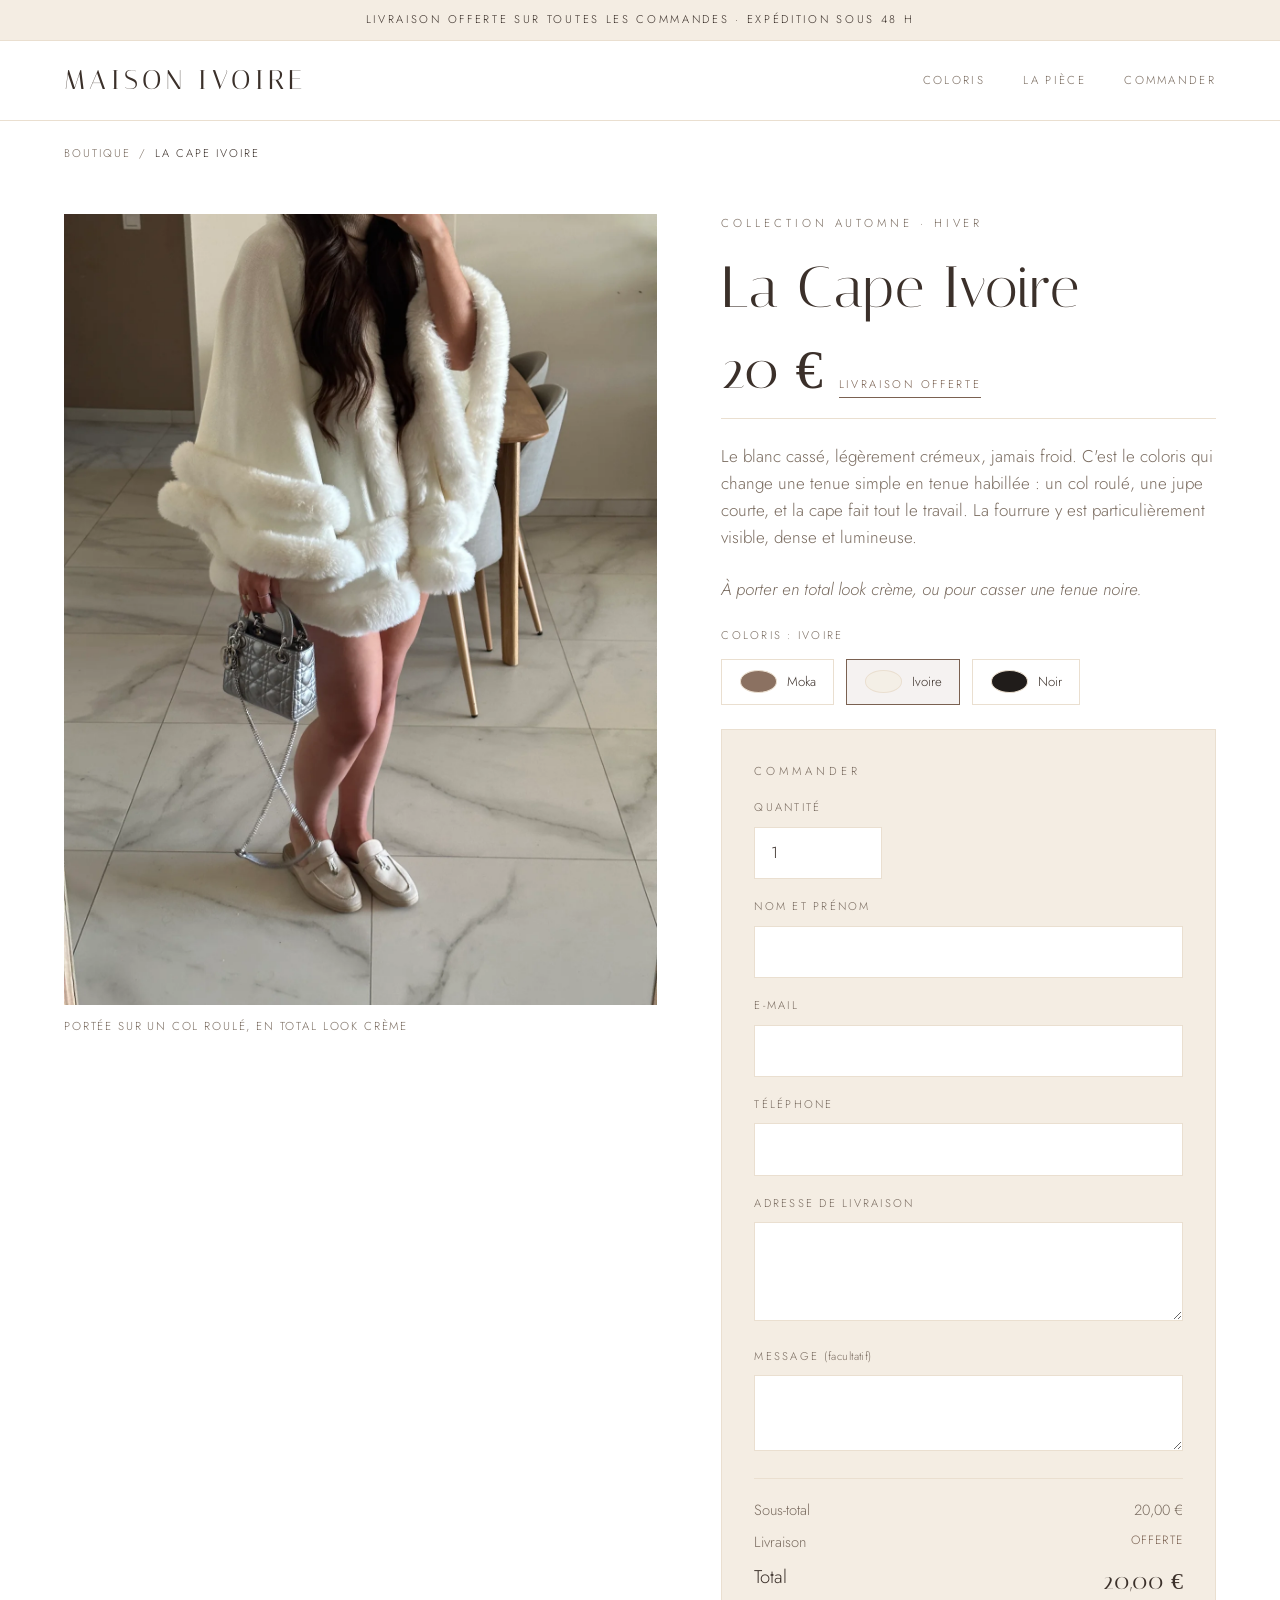
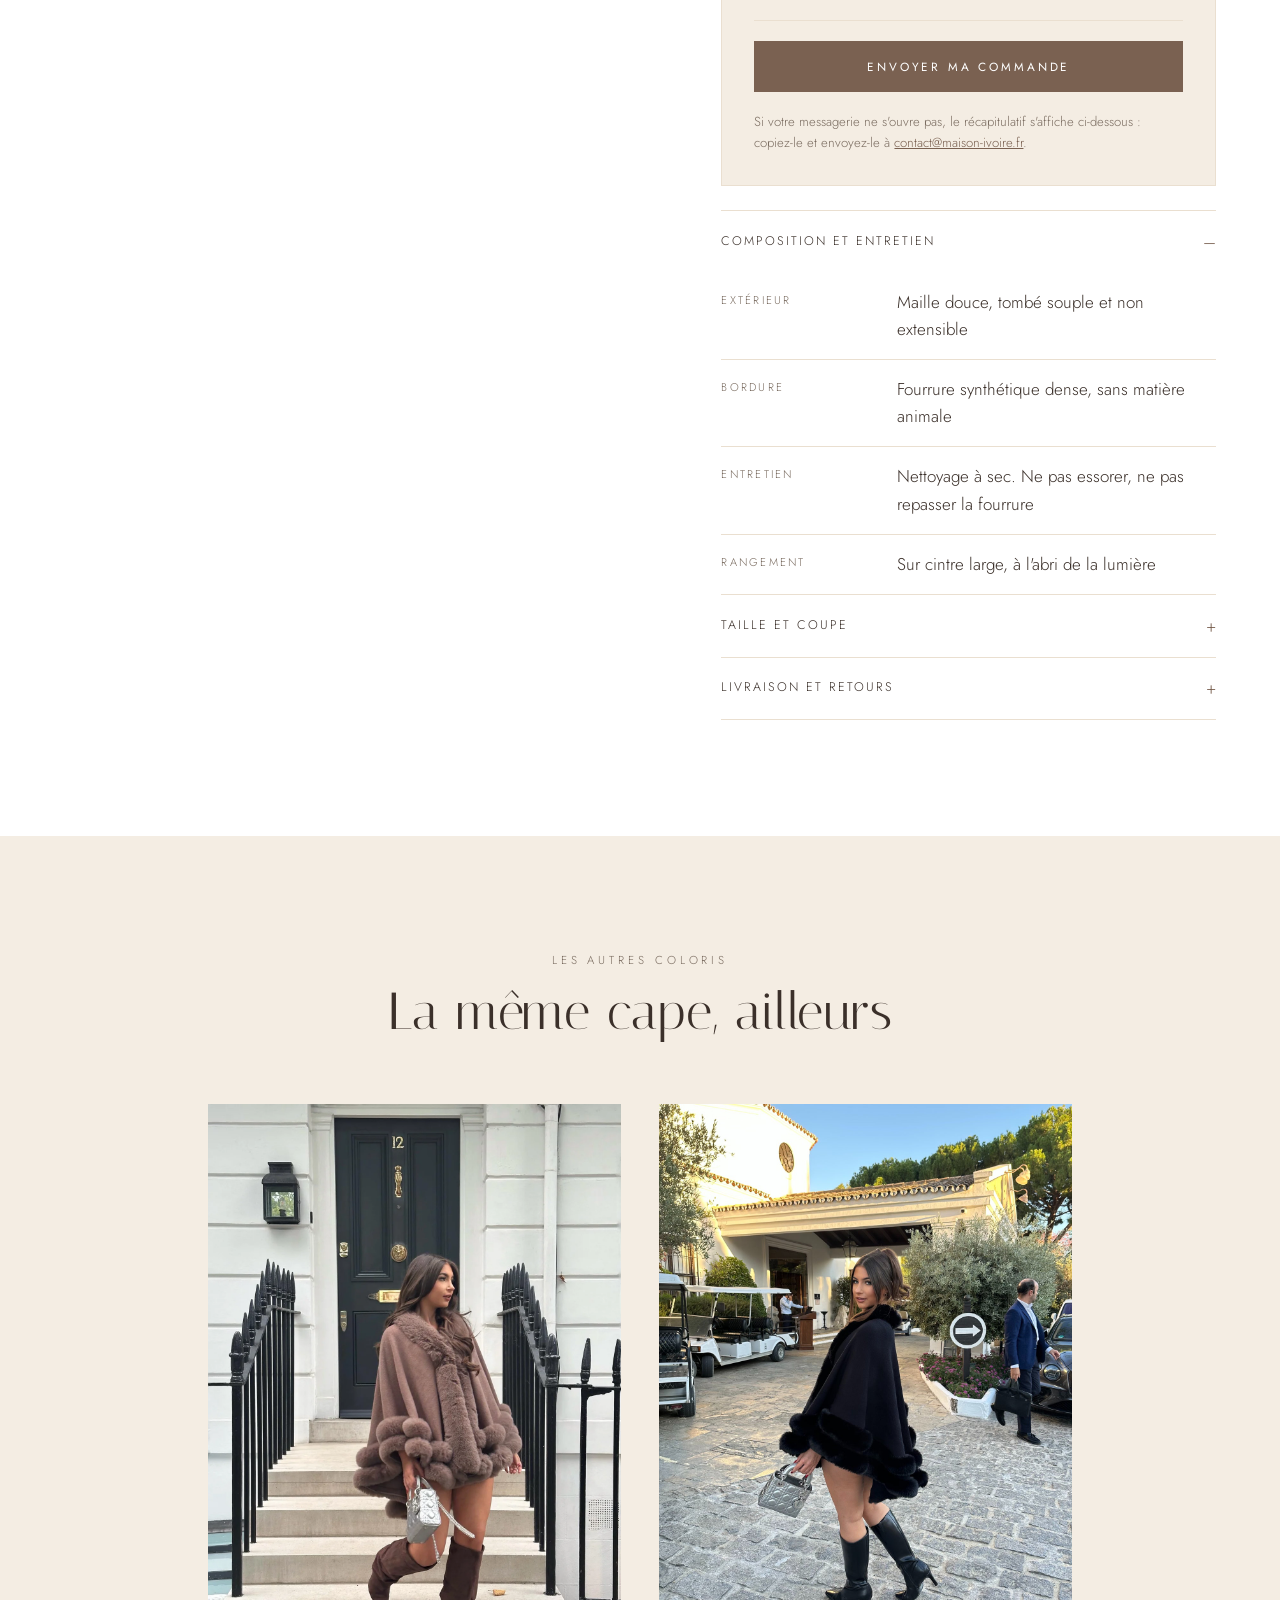
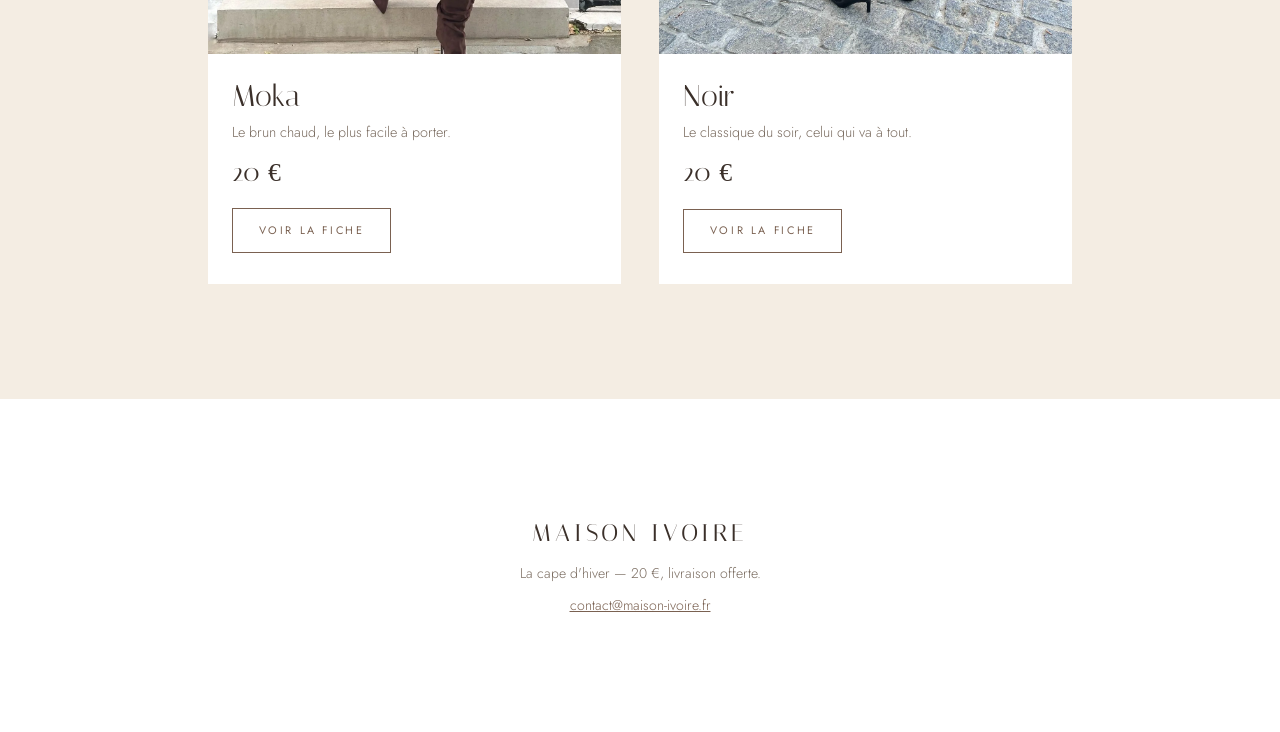
==== cape-ivoire.html @ 14301258 "Site tout en blanc et beige, et une fiche produit par coloris La palette abandonne le noir : fond bl" ====
<!DOCTYPE html>
<html lang="fr">
<head>
<meta charset="utf-8">
<meta name="viewport" content="width=device-width, initial-scale=1">
<title>La Cape Ivoire — Maison Ivoire</title>
<meta name="description" content="La Cape Ivoire : maille souple bordée de fourrure synthétique, taille unique, 20 € — livraison offerte.">
<link rel="preconnect" href="https://fonts.googleapis.com">
<link rel="preconnect" href="https://fonts.gstatic.com" crossorigin>
<link rel="stylesheet" href="https://fonts.googleapis.com/css2?family=Italiana&family=Jost:wght@300;400;500&display=swap">
<link rel="stylesheet" href="assets/css/style.css">
</head>
<body>

<div class="bandeau">
  <p>Livraison offerte sur toutes les commandes · Expédition sous 48&nbsp;h</p>
</div>

<header class="entete">
  <a class="marque" href="index.html">Maison&nbsp;Ivoire</a>
  <nav class="nav">
    <a href="index.html#coloris">Coloris</a>
    <a href="index.html#matiere">La pièce</a>
    <a href="#commander">Commander</a>
  </nav>
</header>

<nav class="fil" aria-label="Fil d'Ariane">
  <a href="index.html">Boutique</a>
  <span aria-hidden="true">/</span>
  <span aria-current="page">La Cape Ivoire</span>
</nav>

<main class="produit">

  <figure class="produit__visuel">
    <img src="assets/img/cape-ivoire.webp" alt="Cape ivoire portée avec un col roulé et des mocassins beiges" width="1296" height="1728">
    <figcaption class="produit__legende">Portée sur un col roulé, en total look crème</figcaption>
  </figure>

  <div class="produit__infos">
    <p class="surtitre">Collection automne · hiver</p>
    <h1>La Cape Ivoire</h1>

    <p class="produit__prix">
      <span class="prix">20&nbsp;€</span>
      <span class="prix-note">Livraison offerte</span>
    </p>

    <p class="produit__texte">Le blanc cassé, légèrement crémeux, jamais froid. C'est le coloris qui change une tenue simple en tenue habillée : un col roulé, une jupe courte, et la cape fait tout le travail. La fourrure y est particulièrement visible, dense et lumineuse.</p>
    <p class="produit__texte"><em>À porter en total look crème, ou pour casser une tenue noire.</em></p>

    <div class="choix-coloris">
      <p class="choix-coloris__titre">Coloris : Ivoire</p>
      <ul class="choix-coloris__liste">
        <li><a href="cape-moka.html"><span class="puce puce--moka"></span>Moka</a></li>
        <li><span aria-current="true"><span class="puce puce--ivoire"></span>Ivoire</span></li>
        <li><a href="cape-noir.html"><span class="puce puce--noir"></span>Noir</a></li>
      </ul>
    </div>

    <form class="formulaire" id="formulaire" aria-labelledby="titre-commande">
      <p class="surtitre" id="titre-commande">Commander</p>
      <input type="hidden" name="coloris" value="Ivoire">

      <div class="champ champ--court">
        <label for="quantite">Quantité</label>
        <input type="number" id="quantite" name="quantite" min="1" max="10" value="1" inputmode="numeric">
      </div>

      <div class="champ">
        <label for="nom">Nom et prénom</label>
        <input type="text" id="nom" name="nom" autocomplete="name" required>
      </div>

      <div class="champ">
        <label for="email">E-mail</label>
        <input type="email" id="email" name="email" autocomplete="email" required>
      </div>

      <div class="champ">
        <label for="telephone">Téléphone</label>
        <input type="tel" id="telephone" name="telephone" autocomplete="tel">
      </div>

      <div class="champ champ--large">
        <label for="adresse">Adresse de livraison</label>
        <textarea id="adresse" name="adresse" rows="3" autocomplete="street-address" required></textarea>
      </div>

      <div class="champ champ--large">
        <label for="message">Message <span class="option">(facultatif)</span></label>
        <textarea id="message" name="message" rows="2"></textarea>
      </div>

      <div class="total">
        <p class="total__ligne"><span>Sous-total</span><span data-role="sous-total">20,00&nbsp;€</span></p>
        <p class="total__ligne"><span>Livraison</span><span class="offert">Offerte</span></p>
        <p class="total__ligne total__ligne--fort"><span>Total</span><span data-role="total">20,00&nbsp;€</span></p>
      </div>

      <button class="bouton bouton--plein" type="submit" id="commander">Envoyer ma commande</button>
      <p class="mention">Si votre messagerie ne s'ouvre pas, le récapitulatif s'affiche ci-dessous : copiez-le et envoyez-le à <a href="mailto:contact@maison-ivoire.fr">contact@maison-ivoire.fr</a>.</p>
      <div class="recap" data-role="recap" hidden>
        <label for="recap-texte">Récapitulatif à copier</label>
        <textarea id="recap-texte" data-role="recap-texte" rows="10" readonly></textarea>
      </div>
    </form>

    <div class="replis">
      <details open>
        <summary>Composition et entretien</summary>
        <dl class="fiche">
          <div><dt>Extérieur</dt><dd>Maille douce, tombé souple et non extensible</dd></div>
          <div><dt>Bordure</dt><dd>Fourrure synthétique dense, sans matière animale</dd></div>
          <div><dt>Entretien</dt><dd>Nettoyage à sec. Ne pas essorer, ne pas repasser la fourrure</dd></div>
          <div><dt>Rangement</dt><dd>Sur cintre large, à l'abri de la lumière</dd></div>
        </dl>
      </details>
      <details>
        <summary>Taille et coupe</summary>
        <dl class="fiche">
          <div><dt>Taille</dt><dd>Unique, coupe ample — convient du 34 au 44</dd></div>
          <div><dt>Longueur</dt><dd>Mi-cuisse, environ 80&nbsp;cm dans le dos</dd></div>
          <div><dt>Manches</dt><dd>Évasées, bordées de fourrure jusqu'au poignet</dd></div>
          <div><dt>Fermeture</dt><dd>Pans croisés, se porte ouverte ou fermée</dd></div>
        </dl>
      </details>
      <details>
        <summary>Livraison et retours</summary>
        <p>Livraison offerte sur toutes les commandes, sans minimum. Expédition sous 48&nbsp;h après paiement,
        puis 2 à 4 jours ouvrés d'acheminement. La pièce est reprise sous 14 jours si elle ne vous va pas.</p>
      </details>
    </div>
  </div>

</main>

<section class="coloris">
  <div class="section-tete">
    <p class="surtitre">Les autres coloris</p>
    <h2>La même cape, ailleurs</h2>
  </div>
  <div class="grille grille--paire">
      <article class="carte">
        <a href="cape-moka.html"><figure><img src="assets/img/cape-moka.webp" alt="Cape moka bordée de fourrure, portée avec des bottes hautes en daim" loading="lazy" width="1296" height="1728"></figure></a>
        <div class="carte__pied">
          <h3>Moka</h3>
          <p class="carte__desc">Le brun chaud, le plus facile à porter.</p>
          <p class="carte__prix">20&nbsp;€</p>
          <a class="bouton bouton--fin" href="cape-moka.html">Voir la fiche</a>
        </div>
      </article>
      <article class="carte">
        <a href="cape-noir.html"><figure><img src="assets/img/cape-noir.jpg" alt="Cape noire portée avec des bottes hautes à talon" loading="lazy" width="1296" height="1728"></figure></a>
        <div class="carte__pied">
          <h3>Noir</h3>
          <p class="carte__desc">Le classique du soir, celui qui va à tout.</p>
          <p class="carte__prix">20&nbsp;€</p>
          <a class="bouton bouton--fin" href="cape-noir.html">Voir la fiche</a>
        </div>
      </article>
  </div>
</section>

<footer class="pied">
  <p class="marque marque--pied">Maison&nbsp;Ivoire</p>
  <p>La cape d'hiver — 20&nbsp;€, livraison offerte.</p>
  <p><a href="mailto:contact@maison-ivoire.fr">contact@maison-ivoire.fr</a></p>
</footer>

<div class="barre-mobile">
  <span class="barre-mobile__prix">20&nbsp;€ <em>livraison offerte</em></span>
  <a class="bouton bouton--plein bouton--fin" href="#commander">Commander</a>
</div>

<script src="assets/js/main.js"></script>
</body>
</html>
---- assets/css/style.css ----
/* Maison Ivoire — feuille de style
   Palette : blanc / beige / sable / moka
   Le site est volontairement clair : pas de version sombre. */

:root {
  --blanc:     #FFFFFF;
  --ivoire:    #FCFAF7;
  --beige:     #F4EDE3;
  --sable:     #EADFD0;
  --greige:    #CFC4B4;
  --moka:      #7A6151;
  --moka-fonce:#5B473A;
  --espresso:  #3B302A;

  --fond:        var(--blanc);
  --fond-alt:    var(--beige);
  --surface:     var(--blanc);
  --texte:       var(--espresso);
  --texte-doux:  #7A6C60;
  --filet:       var(--sable);
  --accent:      var(--moka);
  --accent-texte:var(--blanc);

  --display: "Italiana", "Didot", "Times New Roman", serif;
  --corps: "Jost", "Avenir Next", "Helvetica Neue", Arial, sans-serif;

  --marge: clamp(1.25rem, 5vw, 5rem);
  --pile: clamp(3.5rem, 9vw, 8rem);
  --rythme: 1.6;
}

*, *::before, *::after { box-sizing: border-box; }

html { scroll-behavior: smooth; }
@media (prefers-reduced-motion: reduce) {
  html { scroll-behavior: auto; }
  * { animation: none !important; transition: none !important; }
}

body {
  margin: 0;
  background: var(--fond);
  color: var(--texte);
  font-family: var(--corps);
  font-weight: 300;
  font-size: clamp(1rem, 0.97rem + 0.15vw, 1.0625rem);
  line-height: var(--rythme);
  -webkit-font-smoothing: antialiased;
}

img { max-width: 100%; height: auto; display: block; }

a { color: inherit; }

:focus-visible {
  outline: 2px solid var(--accent);
  outline-offset: 3px;
}

h1, h2, h3 {
  font-family: var(--display);
  font-weight: 400;
  line-height: 1.08;
  text-wrap: balance;
  margin: 0;
  letter-spacing: 0.01em;
}

h1 { font-size: clamp(2.9rem, 8vw, 5.25rem); }
h2 { font-size: clamp(2.1rem, 5vw, 3.25rem); }
h3 { font-size: clamp(1.5rem, 3vw, 1.9rem); }

h1 em { font-style: normal; color: var(--accent); }

p { margin: 0; }

.surtitre {
  font-size: 0.72rem;
  letter-spacing: 0.34em;
  text-transform: uppercase;
  color: var(--texte-doux);
  margin: 0;
}

.chapo {
  max-width: 46ch;
  color: var(--texte-doux);
  font-size: 1.05rem;
}
.chapo--centre { margin-inline: auto; text-align: center; }

/* ---------- bandeau + entête ---------- */

.bandeau {
  background: var(--beige);
  color: var(--espresso);
  border-bottom: 1px solid var(--sable);
  text-align: center;
  padding: 0.7rem var(--marge);
  font-size: 0.7rem;
  letter-spacing: 0.24em;
  text-transform: uppercase;
}

.entete {
  position: sticky;
  top: 0;
  z-index: 20;
  display: flex;
  align-items: center;
  justify-content: space-between;
  gap: 1.5rem;
  padding: 1.1rem var(--marge);
  background: color-mix(in srgb, var(--fond) 88%, transparent);
  backdrop-filter: blur(10px);
  border-bottom: 1px solid var(--filet);
}

.marque {
  font-family: var(--display);
  font-size: clamp(1.35rem, 3vw, 1.7rem);
  letter-spacing: 0.16em;
  text-transform: uppercase;
  text-decoration: none;
}

.nav {
  display: flex;
  gap: clamp(1rem, 3vw, 2.4rem);
  font-size: 0.72rem;
  letter-spacing: 0.2em;
  text-transform: uppercase;
}
.nav a { text-decoration: none; color: var(--texte-doux); transition: color 0.25s ease; }
.nav a:hover { color: var(--accent); }
@media (max-width: 640px) { .nav a:nth-child(2) { display: none; } }

/* ---------- boutons ---------- */

.bouton {
  display: inline-flex;
  align-items: center;
  justify-content: center;
  gap: 0.6rem;
  padding: 1rem 2.4rem;
  border: 1px solid var(--accent);
  background: transparent;
  color: var(--accent);
  font-family: var(--corps);
  font-size: 0.74rem;
  font-weight: 400;
  letter-spacing: 0.24em;
  text-transform: uppercase;
  text-decoration: none;
  cursor: pointer;
  transition: background 0.3s ease, color 0.3s ease;
}
.bouton:hover { background: var(--accent); color: var(--accent-texte); }
.bouton--plein { background: var(--accent); color: var(--accent-texte); }
.bouton--plein:hover { background: var(--moka-fonce); border-color: var(--moka-fonce); color: var(--blanc); }
.bouton--fin { padding: 0.8rem 1.6rem; font-size: 0.68rem; }

/* ---------- hero ---------- */

.hero {
  display: grid;
  gap: clamp(2rem, 5vw, 4rem);
  align-items: center;
  padding: clamp(2.5rem, 6vw, 5.5rem) var(--marge) var(--pile);
}
@media (min-width: 900px) {
  .hero { grid-template-columns: 1fr 1fr; }
}

.hero__texte { display: flex; flex-direction: column; align-items: flex-start; gap: 1.5rem; }

.prix-hero { display: flex; align-items: baseline; gap: 1rem; flex-wrap: wrap; }
.prix { font-family: var(--display); font-size: clamp(2.4rem, 6vw, 3.4rem); line-height: 1; }
.prix-note {
  font-size: 0.7rem;
  letter-spacing: 0.24em;
  text-transform: uppercase;
  color: var(--accent);
  border-bottom: 1px solid currentColor;
  padding-bottom: 0.2rem;
}

.hero__points {
  list-style: none;
  margin: 0.5rem 0 0;
  padding: 0;
  display: grid;
  gap: 0.65rem;
  font-size: 0.9rem;
  color: var(--texte-doux);
}
.hero__points li { position: relative; padding-left: 1.5rem; }
.hero__points li::before {
  content: "";
  position: absolute;
  left: 0; top: 0.72em;
  width: 0.7rem; height: 1px;
  background: var(--greige);
}

.hero__image { margin: 0; overflow: hidden; }
.hero__image img { width: 100%; object-fit: cover; aspect-ratio: 3 / 4; }

/* ---------- sections ---------- */

.section-tete {
  display: grid;
  gap: 0.9rem;
  justify-items: center;
  text-align: center;
  padding: 0 var(--marge);
  margin-bottom: clamp(2.5rem, 5vw, 4rem);
}

.coloris { background: var(--fond-alt); padding: var(--pile) 0; }

.grille {
  display: grid;
  gap: clamp(1.5rem, 3vw, 2.5rem);
  padding: 0 var(--marge);
  grid-template-columns: 1fr;
}
@media (min-width: 700px) {
  .grille { grid-template-columns: repeat(3, 1fr); }
  .grille--paire { grid-template-columns: repeat(2, 1fr); max-width: 62rem; margin-inline: auto; }
}

.carte { display: flex; flex-direction: column; background: var(--surface); }
.carte figure { margin: 0; overflow: hidden; }
.carte figure img {
  width: 100%;
  aspect-ratio: 3 / 4;
  object-fit: cover;
  transition: transform 0.7s cubic-bezier(0.2, 0.7, 0.2, 1);
}
.carte:hover figure img { transform: scale(1.04); }

.carte__pied {
  display: flex;
  flex-direction: column;
  align-items: flex-start;
  gap: 0.5rem;
  padding: 1.6rem 1.5rem 1.9rem;
}
.carte__desc { color: var(--texte-doux); font-size: 0.9rem; }
.carte__prix { font-family: var(--display); font-size: 1.6rem; }
.carte__pied .bouton { margin-top: 0.5rem; }

/* ---------- matière ---------- */

.matiere {
  display: grid;
  gap: clamp(2rem, 5vw, 4.5rem);
  align-items: center;
  padding: var(--pile) var(--marge);
}
@media (min-width: 900px) { .matiere { grid-template-columns: 5fr 6fr; } }

.matiere__image { margin: 0; overflow: hidden; }
.matiere__image img { width: 100%; aspect-ratio: 4 / 5; object-fit: cover; }

.matiere__texte { display: grid; gap: 1.4rem; }

.fiche { margin: 0; display: grid; gap: 0; }
.fiche > div {
  display: grid;
  grid-template-columns: minmax(7rem, 10rem) 1fr;
  gap: 1rem;
  padding: 1rem 0;
  border-top: 1px solid var(--filet);
}
.fiche > div:last-child { border-bottom: 1px solid var(--filet); }
.fiche dt {
  font-size: 0.7rem;
  letter-spacing: 0.2em;
  text-transform: uppercase;
  color: var(--texte-doux);
  padding-top: 0.28em;
}
.fiche dd { margin: 0; }

/* ---------- commande ---------- */

.commander { background: var(--fond-alt); padding: var(--pile) 0; }

.formulaire {
  display: grid;
  gap: 1.4rem;
  max-width: 46rem;
  margin: 0 auto;
  padding: clamp(1.75rem, 4vw, 3rem);
  background: var(--surface);
  border: 1px solid var(--filet);
}
@media (min-width: 640px) {
  .formulaire { grid-template-columns: 1fr 1fr; }
  .champ--large, .champs-coloris, .total, .mention, .recap,
  .formulaire > .bouton, .formulaire > .surtitre { grid-column: 1 / -1; }
  .champ--court { max-width: 10rem; }
}

.champs-coloris { border: 0; margin: 0; padding: 0; }
.champs-coloris legend,
.champ label {
  display: block;
  font-size: 0.7rem;
  letter-spacing: 0.2em;
  text-transform: uppercase;
  color: var(--texte-doux);
  margin-bottom: 0.6rem;
  padding: 0;
}
.option { text-transform: none; letter-spacing: 0.04em; }

.pastilles { display: flex; flex-wrap: wrap; gap: 0.75rem; }
.pastille {
  display: inline-flex;
  align-items: center;
  gap: 0.6rem;
  padding: 0.65rem 1.1rem;
  border: 1px solid var(--filet);
  cursor: pointer;
  font-size: 0.82rem;
  transition: border-color 0.25s ease, background 0.25s ease;
}
.pastille input { position: absolute; opacity: 0; width: 0; height: 0; }
.pastille:has(input:checked) { border-color: var(--accent); background: color-mix(in srgb, var(--accent) 8%, transparent); }
.pastille:has(input:focus-visible) { outline: 2px solid var(--accent); outline-offset: 2px; }
.puce { width: 1.1rem; height: 1.1rem; border-radius: 50%; border: 1px solid var(--greige); }
.puce--moka { background: #8B7161; }
.puce--ivoire { background: #F4EFE6; }
.puce--noir { background: #201C1A; }

.champ { display: block; }
.champ input, .champ textarea {
  width: 100%;
  padding: 0.85rem 1rem;
  border: 1px solid var(--filet);
  background: var(--fond);
  color: var(--texte);
  font-family: var(--corps);
  font-size: 1rem;
  font-weight: 300;
}
.champ textarea { resize: vertical; }
.champ input:focus, .champ textarea:focus { outline: none; border-color: var(--accent); }

.total {
  display: grid;
  gap: 0.5rem;
  padding: 1.25rem 0;
  border-top: 1px solid var(--filet);
  border-bottom: 1px solid var(--filet);
  font-variant-numeric: tabular-nums;
}
.total__ligne { display: flex; justify-content: space-between; gap: 1rem; color: var(--texte-doux); font-size: 0.92rem; }
.total__ligne--fort { color: var(--texte); font-size: 1.15rem; }
.total__ligne--fort span:last-child { font-family: var(--display); font-size: 1.5rem; }
.offert { color: var(--accent); letter-spacing: 0.1em; text-transform: uppercase; font-size: 0.75rem; }

.mention { font-size: 0.82rem; color: var(--texte-doux); }
.mention a { color: var(--accent); }

.recap label { display: block; font-size: 0.7rem; letter-spacing: 0.2em; text-transform: uppercase; color: var(--texte-doux); margin-bottom: 0.6rem; }
.recap textarea {
  width: 100%;
  padding: 1rem;
  border: 1px solid var(--filet);
  background: var(--fond);
  color: var(--texte);
  font-family: var(--corps);
  font-size: 0.9rem;
}

/* ---------- garanties ---------- */

.garanties { padding: var(--pile) var(--marge); }
.garanties ul {
  list-style: none;
  margin: 0 auto;
  padding: 0;
  max-width: 62rem;
  display: grid;
  gap: 2rem;
  text-align: center;
}
@media (min-width: 700px) { .garanties ul { grid-template-columns: repeat(3, 1fr); } }
.garanties li { display: grid; gap: 0.5rem; color: var(--texte-doux); font-size: 0.92rem; }
.garanties strong {
  font-family: var(--display);
  font-weight: 400;
  font-size: 1.45rem;
  color: var(--texte);
  letter-spacing: 0.04em;
}

/* ---------- questions ---------- */

.questions { background: var(--fond-alt); padding: var(--pile) 0; }
.faq { max-width: 46rem; margin: 0 auto; padding: 0 var(--marge); }
.faq details { border-top: 1px solid var(--filet); }
.faq details:last-child { border-bottom: 1px solid var(--filet); }
.faq summary {
  cursor: pointer;
  padding: 1.15rem 0;
  list-style: none;
  font-size: 1rem;
  display: flex;
  justify-content: space-between;
  align-items: center;
  gap: 1rem;
}
.faq summary::-webkit-details-marker { display: none; }
.faq summary::after { content: "+"; color: var(--accent); font-size: 1.2rem; }
.faq details[open] summary::after { content: "–"; }
.faq p { padding: 0 0 1.15rem; color: var(--texte-doux); max-width: 60ch; }

/* ---------- pied ---------- */

.pied {
  display: grid;
  gap: 0.6rem;
  justify-items: center;
  text-align: center;
  padding: var(--pile) var(--marge) calc(var(--pile) + 4.5rem);
  color: var(--texte-doux);
  font-size: 0.88rem;
}
.marque--pied { font-size: 1.5rem; color: var(--texte); }
.pied a { color: var(--accent); }

/* ---------- barre mobile ---------- */

.barre-mobile {
  position: fixed;
  inset: auto 0 0 0;
  z-index: 30;
  display: flex;
  align-items: center;
  justify-content: space-between;
  gap: 1rem;
  padding: 0.75rem var(--marge);
  background: color-mix(in srgb, var(--fond) 94%, transparent);
  backdrop-filter: blur(10px);
  border-top: 1px solid var(--filet);
}
.barre-mobile__prix { font-family: var(--display); font-size: 1.4rem; display: flex; align-items: baseline; gap: 0.6rem; }
.barre-mobile__prix em {
  font-family: var(--corps);
  font-style: normal;
  font-size: 0.66rem;
  letter-spacing: 0.18em;
  text-transform: uppercase;
  color: var(--texte-doux);
}
@media (min-width: 900px) { .barre-mobile { display: none; } .pied { padding-bottom: var(--pile); } }

/* ---------- révélation au défilement ---------- */

.reveler { opacity: 0; transform: translateY(1.5rem); transition: opacity 0.9s ease, transform 0.9s cubic-bezier(0.2, 0.7, 0.2, 1); }
.reveler.vu { opacity: 1; transform: none; }
@media (prefers-reduced-motion: reduce) { .reveler { opacity: 1; transform: none; } }

/* ---------- fiche produit ---------- */

.fil {
  display: flex;
  flex-wrap: wrap;
  gap: 0.5rem;
  padding: 1.5rem var(--marge) 0;
  font-size: 0.7rem;
  letter-spacing: 0.18em;
  text-transform: uppercase;
  color: var(--texte-doux);
}
.fil a { text-decoration: none; }
.fil a:hover { color: var(--accent); }
.fil span[aria-current] { color: var(--texte); }

.produit {
  display: grid;
  gap: clamp(2rem, 5vw, 4rem);
  align-items: start;
  padding: clamp(1.75rem, 4vw, 3.5rem) var(--marge) var(--pile);
}
@media (min-width: 900px) {
  .produit { grid-template-columns: 6fr 5fr; }
  .produit__visuel { position: sticky; top: 5.5rem; }
}

.produit__visuel { margin: 0; display: grid; gap: 0.75rem; }
.produit__visuel img { width: 100%; aspect-ratio: 3 / 4; object-fit: cover; }
.produit__legende {
  font-size: 0.72rem;
  letter-spacing: 0.16em;
  text-transform: uppercase;
  color: var(--texte-doux);
}

.produit__infos { display: grid; gap: 1.5rem; align-content: start; }
.produit__infos h1 { font-size: clamp(2.4rem, 6vw, 3.6rem); }

.produit__prix {
  display: flex;
  align-items: baseline;
  gap: 1rem;
  flex-wrap: wrap;
  padding-bottom: 1.25rem;
  border-bottom: 1px solid var(--filet);
}

.produit__texte { color: var(--texte-doux); max-width: 52ch; }

.choix-coloris { display: grid; gap: 0.9rem; }
.choix-coloris__titre {
  font-size: 0.7rem;
  letter-spacing: 0.2em;
  text-transform: uppercase;
  color: var(--texte-doux);
}
.choix-coloris__liste { display: flex; flex-wrap: wrap; gap: 0.75rem; list-style: none; margin: 0; padding: 0; }
.choix-coloris__liste a,
.choix-coloris__liste span {
  display: inline-flex;
  align-items: center;
  gap: 0.6rem;
  padding: 0.65rem 1.1rem;
  border: 1px solid var(--filet);
  font-size: 0.82rem;
  text-decoration: none;
  transition: border-color 0.25s ease;
}
.choix-coloris__liste a:hover { border-color: var(--greige); }
.choix-coloris__liste [aria-current] { border-color: var(--accent); background: color-mix(in srgb, var(--accent) 8%, transparent); }

.produit .formulaire {
  max-width: none;
  margin: 0;
  gap: 1.2rem;
  padding: clamp(1.5rem, 3vw, 2rem);
  background: var(--fond-alt);
}

.replis { display: grid; }
.replis details { border-top: 1px solid var(--filet); }
.replis details:last-child { border-bottom: 1px solid var(--filet); }
.replis summary {
  cursor: pointer;
  list-style: none;
  padding: 1.05rem 0;
  display: flex;
  justify-content: space-between;
  align-items: center;
  gap: 1rem;
  font-size: 0.78rem;
  letter-spacing: 0.16em;
  text-transform: uppercase;
}
.replis summary::-webkit-details-marker { display: none; }
.replis summary::after { content: "+"; color: var(--accent); font-size: 1.1rem; letter-spacing: 0; }
.replis details[open] summary::after { content: "–"; }
.replis .fiche > div:first-child { border-top: 0; }
.replis .fiche > div:last-child { border-bottom: 0; }
.replis > details > p { padding: 0 0 1.15rem; color: var(--texte-doux); max-width: 60ch; }

@media (min-width: 900px) {
  .produit .formulaire { grid-template-columns: 1fr; }
  .produit .formulaire .champ--court { max-width: 8rem; }
}
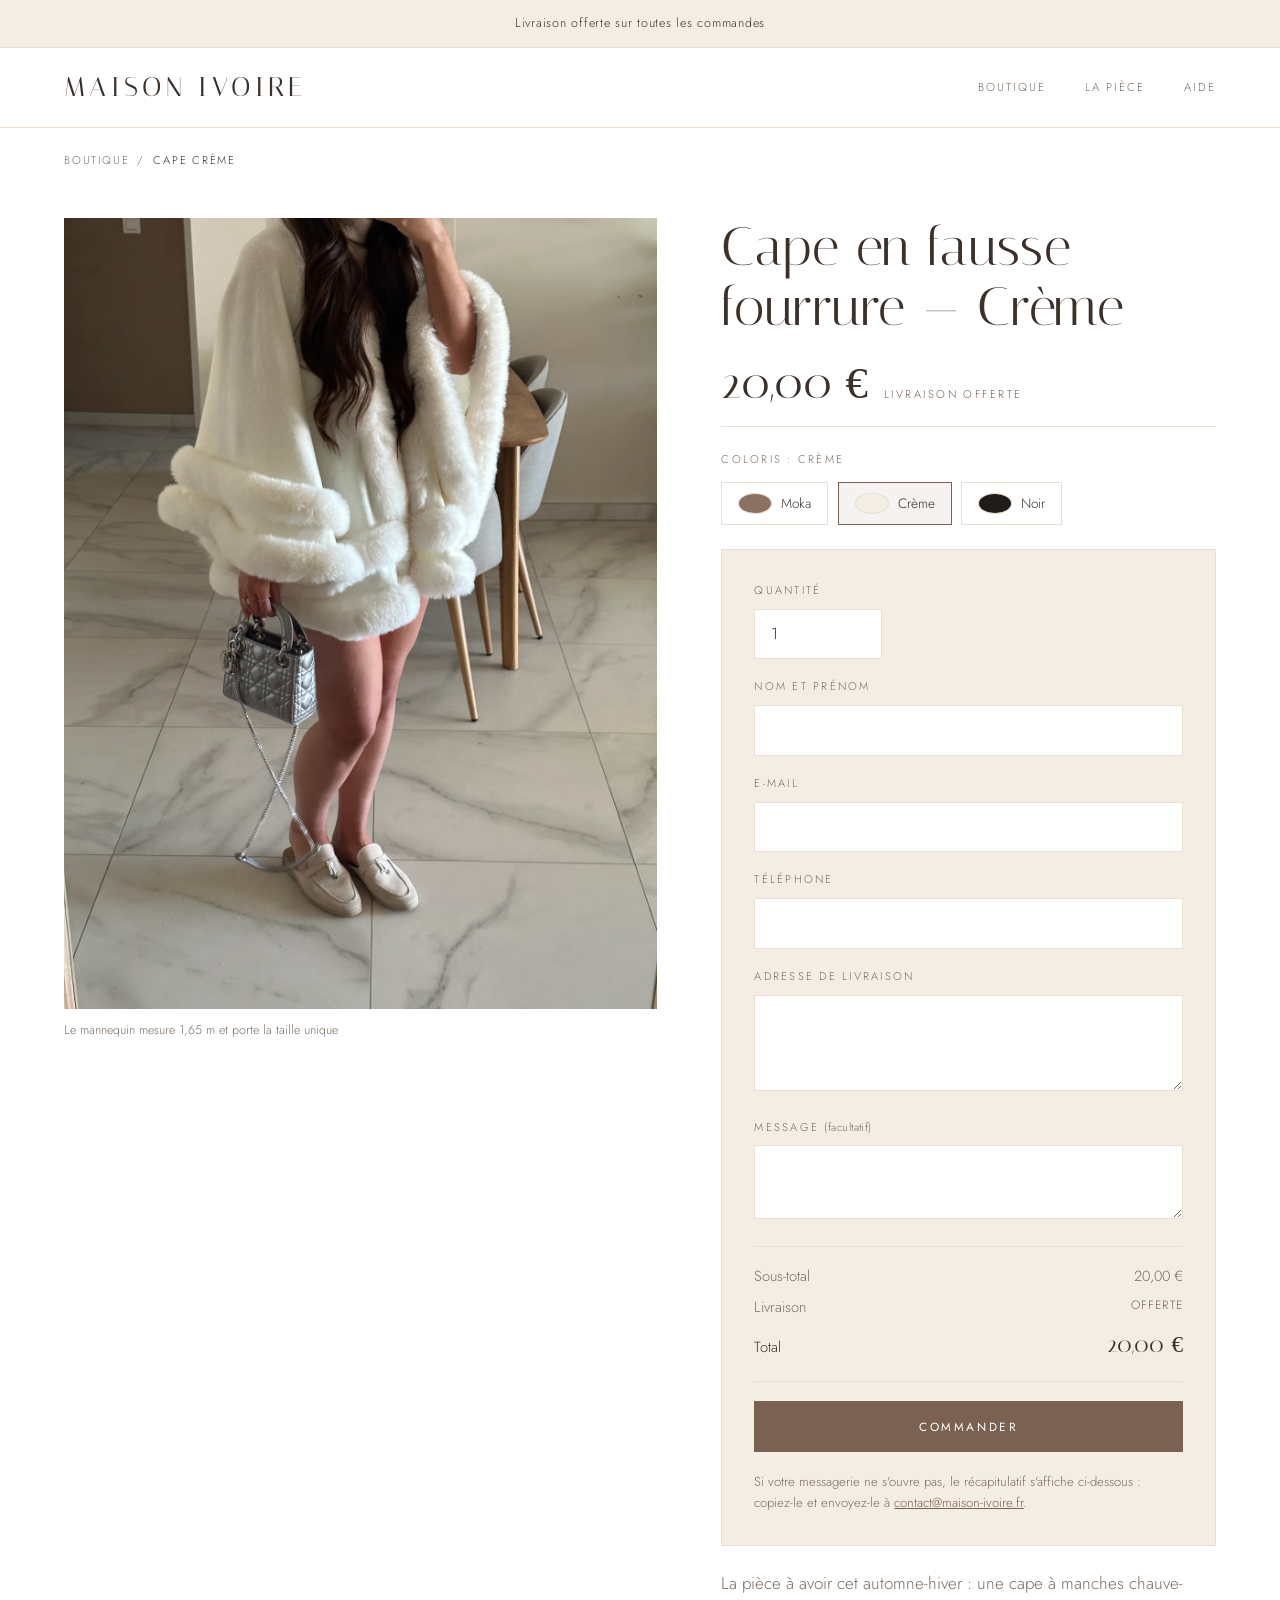
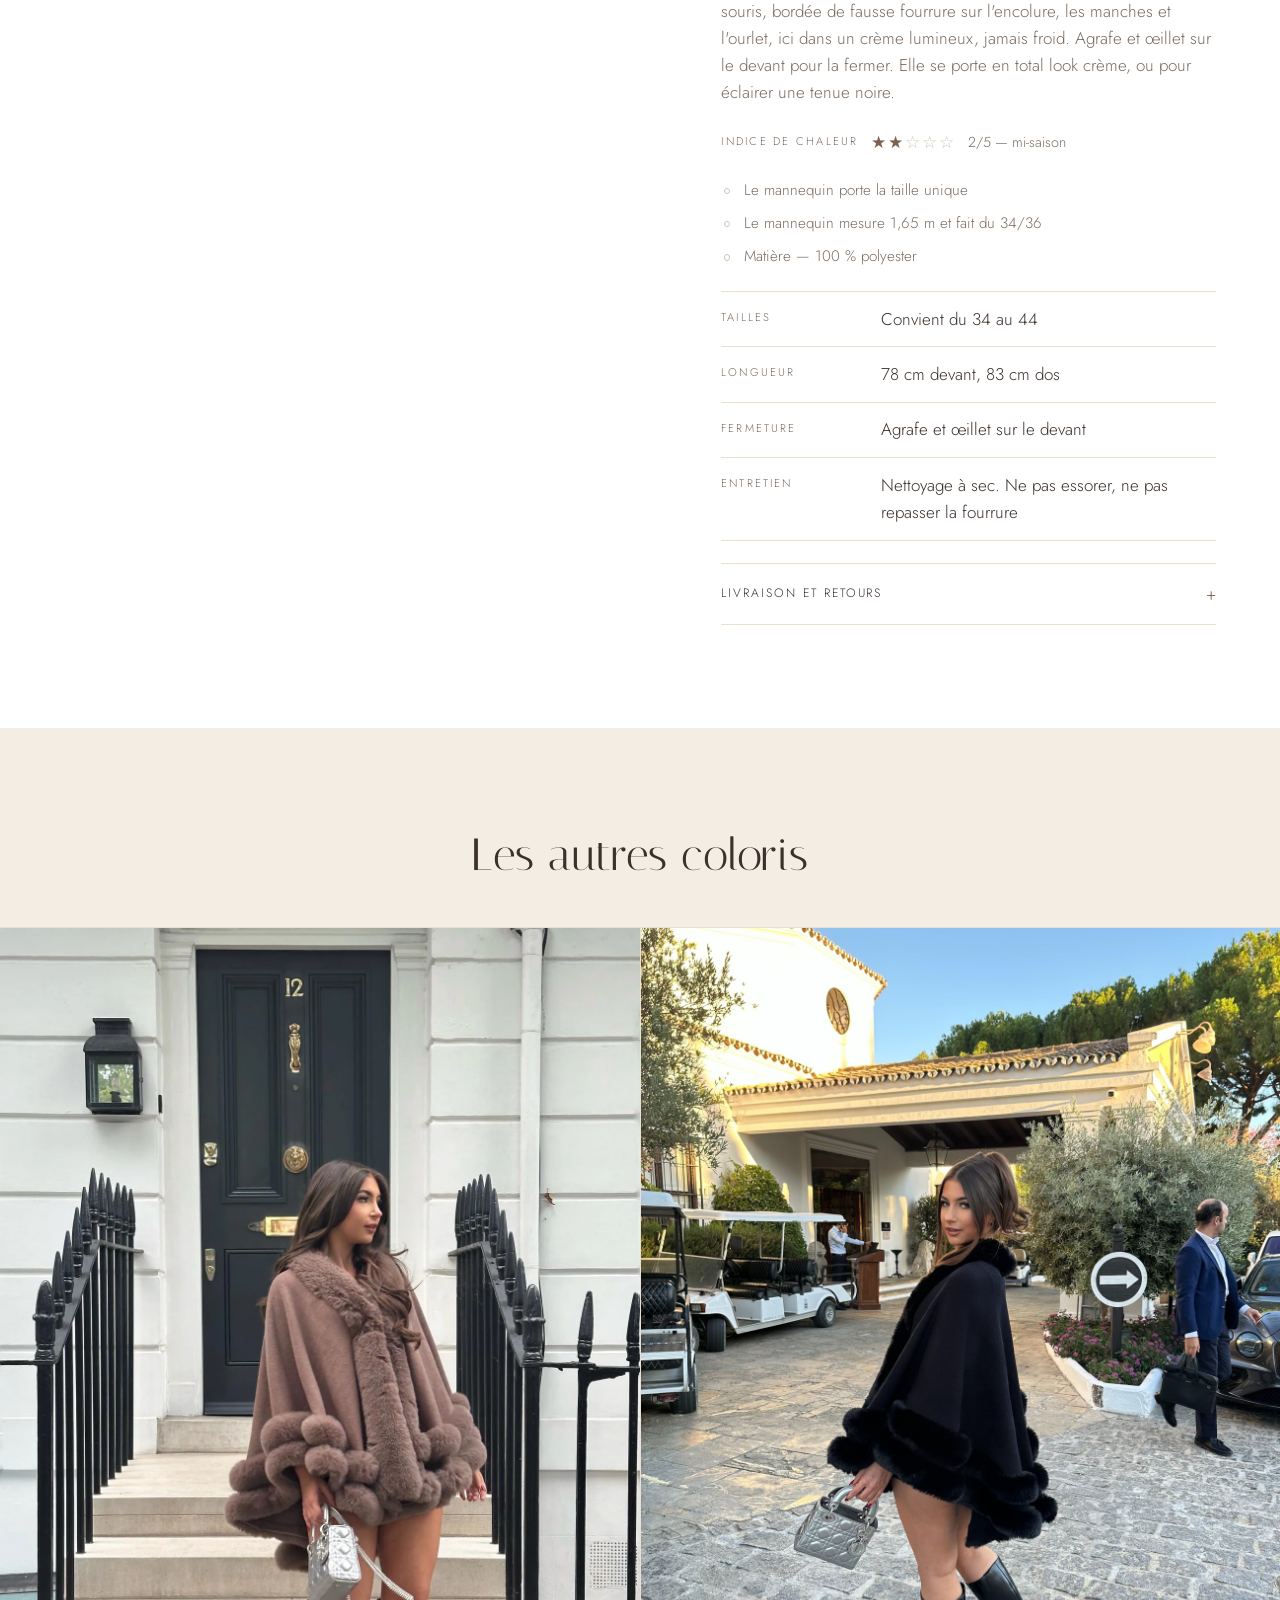
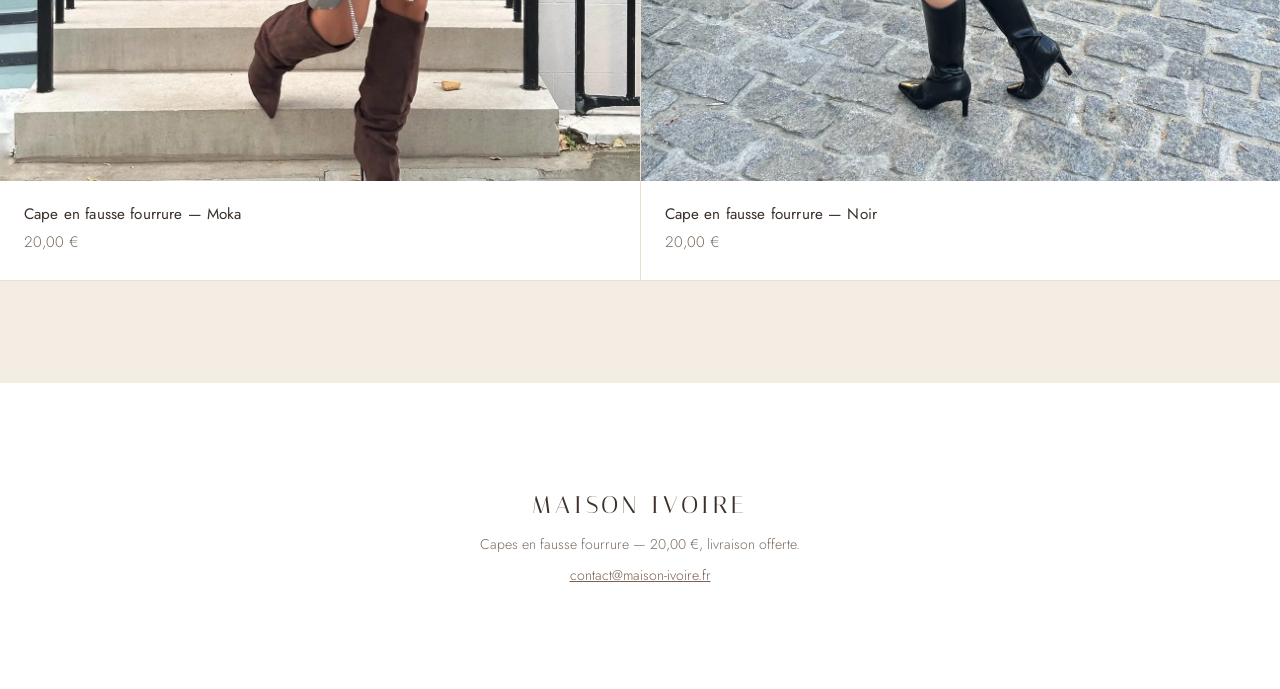
==== commit ffe3a94e: "Structure de boutique et caractéristiques réelles du produit L'accueil devient une vitrine : une gri" ====
--- a/cape-ivoire.html
+++ b/cape-ivoire.html
@@ -3,8 +3,8 @@
 <head>
 <meta charset="utf-8">
 <meta name="viewport" content="width=device-width, initial-scale=1">
-<title>La Cape Ivoire — Maison Ivoire</title>
-<meta name="description" content="La Cape Ivoire : maille souple bordée de fourrure synthétique, taille unique, 20 € — livraison offerte.">
+<title>Cape en fausse fourrure — Crème | Maison Ivoire</title>
+<meta name="description" content="Cape en fausse fourrure coloris crème, coupe chauve-souris, taille unique du 34 au 44. 20 € — livraison offerte.">
 <link rel="preconnect" href="https://fonts.googleapis.com">
 <link rel="preconnect" href="https://fonts.gstatic.com" crossorigin>
 <link rel="stylesheet" href="https://fonts.googleapis.com/css2?family=Italiana&family=Jost:wght@300;400;500&display=swap">
@@ -13,55 +13,49 @@
 <body>
 
 <div class="bandeau">
-  <p>Livraison offerte sur toutes les commandes · Expédition sous 48&nbsp;h</p>
+  <p>Livraison offerte sur toutes les commandes</p>
 </div>
 
 <header class="entete">
   <a class="marque" href="index.html">Maison&nbsp;Ivoire</a>
   <nav class="nav">
-    <a href="index.html#coloris">Coloris</a>
-    <a href="index.html#matiere">La pièce</a>
-    <a href="#commander">Commander</a>
+    <a href="index.html#boutique">Boutique</a>
+    <a href="index.html#la-piece">La pièce</a>
+    <a href="index.html#questions">Aide</a>
   </nav>
 </header>
 
 <nav class="fil" aria-label="Fil d'Ariane">
   <a href="index.html">Boutique</a>
   <span aria-hidden="true">/</span>
-  <span aria-current="page">La Cape Ivoire</span>
+  <span aria-current="page">Cape Crème</span>
 </nav>
 
 <main class="produit">
 
   <figure class="produit__visuel">
-    <img src="assets/img/cape-ivoire.webp" alt="Cape ivoire portée avec un col roulé et des mocassins beiges" width="1296" height="1728">
-    <figcaption class="produit__legende">Portée sur un col roulé, en total look crème</figcaption>
+    <img src="assets/img/cape-ivoire.webp" alt="Cape en fausse fourrure coloris crème, portée avec un col roulé" width="1296" height="1728">
+    <figcaption class="produit__legende">Le mannequin mesure 1,65 m et porte la taille unique</figcaption>
   </figure>
 
   <div class="produit__infos">
-    <p class="surtitre">Collection automne · hiver</p>
-    <h1>La Cape Ivoire</h1>
-
+    <h1>Cape en fausse fourrure — Crème</h1>
     <p class="produit__prix">
-      <span class="prix">20&nbsp;€</span>
+      <span class="prix">20,00&nbsp;€</span>
       <span class="prix-note">Livraison offerte</span>
     </p>
 
-    <p class="produit__texte">Le blanc cassé, légèrement crémeux, jamais froid. C'est le coloris qui change une tenue simple en tenue habillée : un col roulé, une jupe courte, et la cape fait tout le travail. La fourrure y est particulièrement visible, dense et lumineuse.</p>
-    <p class="produit__texte"><em>À porter en total look crème, ou pour casser une tenue noire.</em></p>
-
     <div class="choix-coloris">
-      <p class="choix-coloris__titre">Coloris : Ivoire</p>
+      <p class="choix-coloris__titre">Coloris : Crème</p>
       <ul class="choix-coloris__liste">
         <li><a href="cape-moka.html"><span class="puce puce--moka"></span>Moka</a></li>
-        <li><span aria-current="true"><span class="puce puce--ivoire"></span>Ivoire</span></li>
+        <li><span aria-current="true"><span class="puce puce--ivoire"></span>Crème</span></li>
         <li><a href="cape-noir.html"><span class="puce puce--noir"></span>Noir</a></li>
       </ul>
     </div>
 
-    <form class="formulaire" id="formulaire" aria-labelledby="titre-commande">
-      <p class="surtitre" id="titre-commande">Commander</p>
-      <input type="hidden" name="coloris" value="Ivoire">
+    <form class="formulaire" id="formulaire">
+      <input type="hidden" name="coloris" value="Crème">
 
       <div class="champ champ--court">
         <label for="quantite">Quantité</label>
@@ -99,7 +93,7 @@
         <p class="total__ligne total__ligne--fort"><span>Total</span><span data-role="total">20,00&nbsp;€</span></p>
       </div>
 
-      <button class="bouton bouton--plein" type="submit" id="commander">Envoyer ma commande</button>
+      <button class="bouton bouton--plein" type="submit" id="commander">Commander</button>
       <p class="mention">Si votre messagerie ne s'ouvre pas, le récapitulatif s'affiche ci-dessous : copiez-le et envoyez-le à <a href="mailto:contact@maison-ivoire.fr">contact@maison-ivoire.fr</a>.</p>
       <div class="recap" data-role="recap" hidden>
         <label for="recap-texte">Récapitulatif à copier</label>
@@ -107,26 +101,28 @@
       </div>
     </form>
 
-    <div class="replis">
-      <details open>
-        <summary>Composition et entretien</summary>
-        <dl class="fiche">
-          <div><dt>Extérieur</dt><dd>Maille douce, tombé souple et non extensible</dd></div>
-          <div><dt>Bordure</dt><dd>Fourrure synthétique dense, sans matière animale</dd></div>
-          <div><dt>Entretien</dt><dd>Nettoyage à sec. Ne pas essorer, ne pas repasser la fourrure</dd></div>
-          <div><dt>Rangement</dt><dd>Sur cintre large, à l'abri de la lumière</dd></div>
-        </dl>
-      </details>
-      <details>
-        <summary>Taille et coupe</summary>
-        <dl class="fiche">
-          <div><dt>Taille</dt><dd>Unique, coupe ample — convient du 34 au 44</dd></div>
-          <div><dt>Longueur</dt><dd>Mi-cuisse, environ 80&nbsp;cm dans le dos</dd></div>
-          <div><dt>Manches</dt><dd>Évasées, bordées de fourrure jusqu'au poignet</dd></div>
-          <div><dt>Fermeture</dt><dd>Pans croisés, se porte ouverte ou fermée</dd></div>
-        </dl>
-      </details>
-      <details>
+    <div class="descriptif">
+      <p>La pièce à avoir cet automne-hiver : une cape à manches chauve-souris, bordée de fausse fourrure sur l'encolure, les manches et l'ourlet, ici dans un crème lumineux, jamais froid. Agrafe et œillet sur le devant pour la fermer. Elle se porte en total look crème, ou pour éclairer une tenue noire.</p>
+
+      <p class="chaleur"><span class="chaleur__label">Indice de chaleur</span>
+        <span class="etoiles" role="img" aria-label="2 sur 5">★★<span class="etoiles__vide">☆☆☆</span></span>
+        <span class="chaleur__note">2/5 — mi-saison</span>
+      </p>
+
+      <ul class="points">
+        <li>Le mannequin porte la taille unique</li>
+        <li>Le mannequin mesure 1,65&nbsp;m et fait du 34/36</li>
+        <li>Matière — 100&nbsp;% polyester</li>
+      </ul>
+
+      <dl class="fiche">
+        <div><dt>Tailles</dt><dd>Convient du 34 au 44</dd></div>
+        <div><dt>Longueur</dt><dd>78&nbsp;cm devant, 83&nbsp;cm dos</dd></div>
+        <div><dt>Fermeture</dt><dd>Agrafe et œillet sur le devant</dd></div>
+        <div><dt>Entretien</dt><dd>Nettoyage à sec. Ne pas essorer, ne pas repasser la fourrure</dd></div>
+      </dl>
+
+      <details class="repli">
         <summary>Livraison et retours</summary>
         <p>Livraison offerte sur toutes les commandes, sans minimum. Expédition sous 48&nbsp;h après paiement,
         puis 2 à 4 jours ouvrés d'acheminement. La pièce est reprise sous 14 jours si elle ne vous va pas.</p>
@@ -136,41 +132,34 @@
 
 </main>
 
-<section class="coloris">
-  <div class="section-tete">
-    <p class="surtitre">Les autres coloris</p>
-    <h2>La même cape, ailleurs</h2>
-  </div>
-  <div class="grille grille--paire">
-      <article class="carte">
-        <a href="cape-moka.html"><figure><img src="assets/img/cape-moka.webp" alt="Cape moka bordée de fourrure, portée avec des bottes hautes en daim" loading="lazy" width="1296" height="1728"></figure></a>
-        <div class="carte__pied">
-          <h3>Moka</h3>
-          <p class="carte__desc">Le brun chaud, le plus facile à porter.</p>
-          <p class="carte__prix">20&nbsp;€</p>
-          <a class="bouton bouton--fin" href="cape-moka.html">Voir la fiche</a>
-        </div>
+<section class="boutique boutique--autres">
+  <h2 class="boutique__titre">Les autres coloris</h2>
+  <div class="vitrine vitrine--paire">
+      <article class="produit-vignette">
+        <a href="cape-moka.html">
+          <img src="assets/img/cape-moka.webp" alt="Cape en fausse fourrure coloris moka, portée avec des bottes hautes en daim" loading="lazy" width="1296" height="1728">
+          <h3>Cape en fausse fourrure — Moka</h3>
+          <p class="produit-vignette__prix">20,00&nbsp;€</p>
+        </a>
       </article>
-      <article class="carte">
-        <a href="cape-noir.html"><figure><img src="assets/img/cape-noir.jpg" alt="Cape noire portée avec des bottes hautes à talon" loading="lazy" width="1296" height="1728"></figure></a>
-        <div class="carte__pied">
-          <h3>Noir</h3>
-          <p class="carte__desc">Le classique du soir, celui qui va à tout.</p>
-          <p class="carte__prix">20&nbsp;€</p>
-          <a class="bouton bouton--fin" href="cape-noir.html">Voir la fiche</a>
-        </div>
+      <article class="produit-vignette">
+        <a href="cape-noir.html">
+          <img src="assets/img/cape-noir.jpg" alt="Cape en fausse fourrure coloris noir, portée avec des bottes hautes" loading="lazy" width="1296" height="1728">
+          <h3>Cape en fausse fourrure — Noir</h3>
+          <p class="produit-vignette__prix">20,00&nbsp;€</p>
+        </a>
       </article>
   </div>
 </section>
 
 <footer class="pied">
   <p class="marque marque--pied">Maison&nbsp;Ivoire</p>
-  <p>La cape d'hiver — 20&nbsp;€, livraison offerte.</p>
+  <p>Capes en fausse fourrure — 20,00&nbsp;€, livraison offerte.</p>
   <p><a href="mailto:contact@maison-ivoire.fr">contact@maison-ivoire.fr</a></p>
 </footer>
 
 <div class="barre-mobile">
-  <span class="barre-mobile__prix">20&nbsp;€ <em>livraison offerte</em></span>
+  <span class="barre-mobile__prix">20,00&nbsp;€ <em>livraison offerte</em></span>
   <a class="bouton bouton--plein bouton--fin" href="#commander">Commander</a>
 </div>
 
--- a/assets/css/style.css
+++ b/assets/css/style.css
@@ -4,7 +4,6 @@
 
 :root {
   --blanc:     #FFFFFF;
-  --ivoire:    #FCFAF7;
   --beige:     #F4EDE3;
   --sable:     #EADFD0;
   --greige:    #CFC4B4;
@@ -14,19 +13,16 @@
 
   --fond:        var(--blanc);
   --fond-alt:    var(--beige);
-  --surface:     var(--blanc);
   --texte:       var(--espresso);
   --texte-doux:  #7A6C60;
   --filet:       var(--sable);
   --accent:      var(--moka);
-  --accent-texte:var(--blanc);
 
   --display: "Italiana", "Didot", "Times New Roman", serif;
   --corps: "Jost", "Avenir Next", "Helvetica Neue", Arial, sans-serif;
 
   --marge: clamp(1.25rem, 5vw, 5rem);
-  --pile: clamp(3.5rem, 9vw, 8rem);
-  --rythme: 1.6;
+  --pile: clamp(3.5rem, 8vw, 7rem);
 }
 
 *, *::before, *::after { box-sizing: border-box; }
@@ -44,62 +40,47 @@
   font-family: var(--corps);
   font-weight: 300;
   font-size: clamp(1rem, 0.97rem + 0.15vw, 1.0625rem);
-  line-height: var(--rythme);
+  line-height: 1.6;
   -webkit-font-smoothing: antialiased;
 }
 
 img { max-width: 100%; height: auto; display: block; }
-
 a { color: inherit; }
-
-:focus-visible {
-  outline: 2px solid var(--accent);
-  outline-offset: 3px;
-}
+:focus-visible { outline: 2px solid var(--accent); outline-offset: 3px; }
 
 h1, h2, h3 {
   font-family: var(--display);
   font-weight: 400;
-  line-height: 1.08;
+  line-height: 1.1;
   text-wrap: balance;
   margin: 0;
   letter-spacing: 0.01em;
 }
-
-h1 { font-size: clamp(2.9rem, 8vw, 5.25rem); }
-h2 { font-size: clamp(2.1rem, 5vw, 3.25rem); }
-h3 { font-size: clamp(1.5rem, 3vw, 1.9rem); }
-
-h1 em { font-style: normal; color: var(--accent); }
+h1 { font-size: clamp(2.2rem, 5.5vw, 3.4rem); }
+h2 { font-size: clamp(1.9rem, 4.5vw, 2.8rem); }
+h3 { font-size: 1.15rem; }
 
 p { margin: 0; }
 
 .surtitre {
   font-size: 0.72rem;
-  letter-spacing: 0.34em;
-  text-transform: uppercase;
-  color: var(--texte-doux);
-  margin: 0;
-}
-
-.chapo {
-  max-width: 46ch;
-  color: var(--texte-doux);
-  font-size: 1.05rem;
-}
-.chapo--centre { margin-inline: auto; text-align: center; }
-
-/* ---------- bandeau + entête ---------- */
+  letter-spacing: 0.32em;
+  text-transform: uppercase;
+  color: var(--texte-doux);
+}
+
+.chapo { max-width: 48ch; color: var(--texte-doux); }
+
+/* ---------- bandeau, en-tête ---------- */
 
 .bandeau {
   background: var(--beige);
   color: var(--espresso);
   border-bottom: 1px solid var(--sable);
   text-align: center;
-  padding: 0.7rem var(--marge);
-  font-size: 0.7rem;
-  letter-spacing: 0.24em;
-  text-transform: uppercase;
+  padding: 0.85rem var(--marge);
+  font-size: 0.78rem;
+  letter-spacing: 0.06em;
 }
 
 .entete {
@@ -111,29 +92,23 @@
   justify-content: space-between;
   gap: 1.5rem;
   padding: 1.1rem var(--marge);
-  background: color-mix(in srgb, var(--fond) 88%, transparent);
+  background: color-mix(in srgb, var(--fond) 90%, transparent);
   backdrop-filter: blur(10px);
   border-bottom: 1px solid var(--filet);
 }
 
 .marque {
   font-family: var(--display);
-  font-size: clamp(1.35rem, 3vw, 1.7rem);
+  font-size: clamp(1.3rem, 3vw, 1.7rem);
   letter-spacing: 0.16em;
   text-transform: uppercase;
   text-decoration: none;
 }
 
-.nav {
-  display: flex;
-  gap: clamp(1rem, 3vw, 2.4rem);
-  font-size: 0.72rem;
-  letter-spacing: 0.2em;
-  text-transform: uppercase;
-}
+.nav { display: flex; gap: clamp(0.9rem, 3vw, 2.4rem); font-size: 0.72rem; letter-spacing: 0.18em; text-transform: uppercase; }
 .nav a { text-decoration: none; color: var(--texte-doux); transition: color 0.25s ease; }
 .nav a:hover { color: var(--accent); }
-@media (max-width: 640px) { .nav a:nth-child(2) { display: none; } }
+@media (max-width: 560px) { .nav a:nth-child(2) { display: none; } }
 
 /* ---------- boutons ---------- */
 
@@ -141,207 +116,250 @@
   display: inline-flex;
   align-items: center;
   justify-content: center;
-  gap: 0.6rem;
-  padding: 1rem 2.4rem;
+  padding: 1rem 2.2rem;
   border: 1px solid var(--accent);
   background: transparent;
   color: var(--accent);
   font-family: var(--corps);
   font-size: 0.74rem;
   font-weight: 400;
-  letter-spacing: 0.24em;
+  letter-spacing: 0.22em;
   text-transform: uppercase;
   text-decoration: none;
   cursor: pointer;
-  transition: background 0.3s ease, color 0.3s ease;
-}
-.bouton:hover { background: var(--accent); color: var(--accent-texte); }
-.bouton--plein { background: var(--accent); color: var(--accent-texte); }
-.bouton--plein:hover { background: var(--moka-fonce); border-color: var(--moka-fonce); color: var(--blanc); }
-.bouton--fin { padding: 0.8rem 1.6rem; font-size: 0.68rem; }
-
-/* ---------- hero ---------- */
-
-.hero {
-  display: grid;
-  gap: clamp(2rem, 5vw, 4rem);
-  align-items: center;
-  padding: clamp(2.5rem, 6vw, 5.5rem) var(--marge) var(--pile);
-}
-@media (min-width: 900px) {
-  .hero { grid-template-columns: 1fr 1fr; }
-}
-
-.hero__texte { display: flex; flex-direction: column; align-items: flex-start; gap: 1.5rem; }
-
-.prix-hero { display: flex; align-items: baseline; gap: 1rem; flex-wrap: wrap; }
-.prix { font-family: var(--display); font-size: clamp(2.4rem, 6vw, 3.4rem); line-height: 1; }
-.prix-note {
-  font-size: 0.7rem;
-  letter-spacing: 0.24em;
-  text-transform: uppercase;
-  color: var(--accent);
-  border-bottom: 1px solid currentColor;
-  padding-bottom: 0.2rem;
-}
-
-.hero__points {
-  list-style: none;
-  margin: 0.5rem 0 0;
-  padding: 0;
-  display: grid;
-  gap: 0.65rem;
-  font-size: 0.9rem;
-  color: var(--texte-doux);
-}
-.hero__points li { position: relative; padding-left: 1.5rem; }
-.hero__points li::before {
-  content: "";
-  position: absolute;
-  left: 0; top: 0.72em;
-  width: 0.7rem; height: 1px;
-  background: var(--greige);
-}
-
-.hero__image { margin: 0; overflow: hidden; }
-.hero__image img { width: 100%; object-fit: cover; aspect-ratio: 3 / 4; }
-
-/* ---------- sections ---------- */
-
-.section-tete {
-  display: grid;
-  gap: 0.9rem;
-  justify-items: center;
+  transition: background 0.3s ease, color 0.3s ease, border-color 0.3s ease;
+}
+.bouton:hover { background: var(--accent); color: var(--blanc); }
+.bouton--plein { background: var(--accent); color: var(--blanc); }
+.bouton--plein:hover { background: var(--moka-fonce); border-color: var(--moka-fonce); }
+.bouton--fin { padding: 0.8rem 1.5rem; font-size: 0.68rem; }
+
+/* ---------- vitrine ---------- */
+
+.boutique { padding: clamp(2rem, 5vw, 3.5rem) 0 var(--pile); }
+.boutique--autres { background: var(--fond-alt); padding-top: var(--pile); }
+
+.boutique__titre {
   text-align: center;
   padding: 0 var(--marge);
-  margin-bottom: clamp(2.5rem, 5vw, 4rem);
-}
-
-.coloris { background: var(--fond-alt); padding: var(--pile) 0; }
-
-.grille {
-  display: grid;
-  gap: clamp(1.5rem, 3vw, 2.5rem);
-  padding: 0 var(--marge);
-  grid-template-columns: 1fr;
-}
-@media (min-width: 700px) {
-  .grille { grid-template-columns: repeat(3, 1fr); }
-  .grille--paire { grid-template-columns: repeat(2, 1fr); max-width: 62rem; margin-inline: auto; }
-}
-
-.carte { display: flex; flex-direction: column; background: var(--surface); }
-.carte figure { margin: 0; overflow: hidden; }
-.carte figure img {
+  margin-bottom: clamp(1.75rem, 4vw, 3rem);
+}
+
+.vitrine {
+  display: grid;
+  grid-template-columns: repeat(2, 1fr);
+  gap: 1px;
+  background: var(--filet);
+  border-block: 1px solid var(--filet);
+}
+@media (min-width: 900px) { .vitrine { grid-template-columns: repeat(3, 1fr); } }
+.vitrine--paire { grid-template-columns: repeat(2, 1fr); }
+@media (min-width: 900px) { .vitrine--paire { grid-template-columns: repeat(2, 1fr); } }
+
+.produit-vignette { background: var(--fond); }
+.produit-vignette a {
+  display: grid;
+  gap: 0.35rem;
+  text-decoration: none;
+  padding-bottom: 1.6rem;
+}
+.produit-vignette img {
   width: 100%;
   aspect-ratio: 3 / 4;
   object-fit: cover;
-  transition: transform 0.7s cubic-bezier(0.2, 0.7, 0.2, 1);
-}
-.carte:hover figure img { transform: scale(1.04); }
-
-.carte__pied {
-  display: flex;
-  flex-direction: column;
-  align-items: flex-start;
+  margin-bottom: 1.1rem;
+  transition: opacity 0.4s ease;
+}
+.produit-vignette a:hover img { opacity: 0.86; }
+.produit-vignette h2,
+.produit-vignette h3 {
+  font-family: var(--corps);
+  font-size: 0.95rem;
+  font-weight: 400;
+  line-height: 1.35;
+  letter-spacing: 0.01em;
+  padding: 0 clamp(0.9rem, 2vw, 1.5rem);
+}
+.produit-vignette__prix {
+  color: var(--texte-doux);
+  font-size: 0.95rem;
+  font-variant-numeric: tabular-nums;
+  padding: 0 clamp(0.9rem, 2vw, 1.5rem);
+}
+
+/* ---------- la pièce ---------- */
+
+.la-piece {
+  display: grid;
+  gap: clamp(2rem, 5vw, 4.5rem);
+  align-items: center;
+  padding: var(--pile) var(--marge);
+  background: var(--fond-alt);
+}
+@media (min-width: 900px) { .la-piece { grid-template-columns: 6fr 5fr; } }
+
+.la-piece__texte { display: grid; gap: 1.3rem; justify-items: start; }
+.la-piece__image { margin: 0; overflow: hidden; }
+.la-piece__image img { width: 100%; aspect-ratio: 4 / 5; object-fit: cover; }
+
+/* ---------- fiche produit ---------- */
+
+.fil {
+  display: flex;
+  flex-wrap: wrap;
   gap: 0.5rem;
-  padding: 1.6rem 1.5rem 1.9rem;
-}
-.carte__desc { color: var(--texte-doux); font-size: 0.9rem; }
-.carte__prix { font-family: var(--display); font-size: 1.6rem; }
-.carte__pied .bouton { margin-top: 0.5rem; }
-
-/* ---------- matière ---------- */
-
-.matiere {
-  display: grid;
-  gap: clamp(2rem, 5vw, 4.5rem);
-  align-items: center;
-  padding: var(--pile) var(--marge);
-}
-@media (min-width: 900px) { .matiere { grid-template-columns: 5fr 6fr; } }
-
-.matiere__image { margin: 0; overflow: hidden; }
-.matiere__image img { width: 100%; aspect-ratio: 4 / 5; object-fit: cover; }
-
-.matiere__texte { display: grid; gap: 1.4rem; }
-
-.fiche { margin: 0; display: grid; gap: 0; }
+  padding: 1.5rem var(--marge) 0;
+  font-size: 0.7rem;
+  letter-spacing: 0.16em;
+  text-transform: uppercase;
+  color: var(--texte-doux);
+}
+.fil a { text-decoration: none; }
+.fil a:hover { color: var(--accent); }
+.fil span[aria-current] { color: var(--texte); }
+
+.produit {
+  display: grid;
+  gap: clamp(2rem, 5vw, 4rem);
+  align-items: start;
+  padding: clamp(1.5rem, 4vw, 3rem) var(--marge) var(--pile);
+}
+@media (min-width: 900px) {
+  .produit { grid-template-columns: 6fr 5fr; }
+  .produit__visuel { position: sticky; top: 5.5rem; }
+}
+
+.produit__visuel { margin: 0; display: grid; gap: 0.75rem; }
+.produit__visuel img { width: 100%; aspect-ratio: 3 / 4; object-fit: cover; }
+.produit__legende { font-size: 0.78rem; color: var(--texte-doux); }
+
+.produit__infos { display: grid; gap: 1.5rem; align-content: start; }
+
+.produit__prix {
+  display: flex;
+  align-items: baseline;
+  gap: 1rem;
+  flex-wrap: wrap;
+  padding-bottom: 1.25rem;
+  border-bottom: 1px solid var(--filet);
+}
+.prix { font-family: var(--display); font-size: clamp(2.1rem, 5vw, 2.8rem); line-height: 1; }
+.prix-note {
+  font-size: 0.7rem;
+  letter-spacing: 0.22em;
+  text-transform: uppercase;
+  color: var(--accent);
+}
+
+.choix-coloris { display: grid; gap: 0.8rem; }
+.choix-coloris__titre { font-size: 0.7rem; letter-spacing: 0.2em; text-transform: uppercase; color: var(--texte-doux); }
+.choix-coloris__liste { display: flex; flex-wrap: wrap; gap: 0.6rem; list-style: none; margin: 0; padding: 0; }
+.choix-coloris__liste a,
+.choix-coloris__liste span {
+  display: inline-flex;
+  align-items: center;
+  gap: 0.55rem;
+  padding: 0.6rem 1rem;
+  border: 1px solid var(--filet);
+  font-size: 0.85rem;
+  text-decoration: none;
+  transition: border-color 0.25s ease;
+}
+.choix-coloris__liste a:hover { border-color: var(--greige); }
+.choix-coloris__liste [aria-current] { border-color: var(--accent); background: color-mix(in srgb, var(--accent) 8%, transparent); }
+.puce { width: 1.05rem; height: 1.05rem; border-radius: 50%; border: 1px solid var(--greige); }
+.puce--moka { background: #8B7161; }
+.puce--ivoire { background: #F4EFE6; }
+.puce--noir { background: #201C1A; }
+
+/* ---------- descriptif ---------- */
+
+.descriptif { display: grid; gap: 1.4rem; color: var(--texte-doux); }
+.descriptif > p { max-width: 58ch; }
+
+.chaleur { display: flex; align-items: center; gap: 0.75rem; flex-wrap: wrap; }
+.chaleur__label { font-size: 0.7rem; letter-spacing: 0.2em; text-transform: uppercase; }
+.chaleur__note { font-size: 0.9rem; }
+.etoiles { color: var(--accent); letter-spacing: 0.12em; font-size: 1.05rem; }
+.etoiles__vide { color: var(--greige); }
+
+.points { list-style: none; margin: 0; padding: 0; display: grid; gap: 0.55rem; font-size: 0.95rem; }
+.points li { position: relative; padding-left: 1.4rem; }
+.points li::before {
+  content: "";
+  position: absolute;
+  left: 0.15rem; top: 0.65em;
+  width: 0.4rem; height: 0.4rem;
+  border: 1px solid var(--greige);
+  border-radius: 50%;
+}
+
+.fiche { margin: 0; display: grid; }
 .fiche > div {
   display: grid;
-  grid-template-columns: minmax(7rem, 10rem) 1fr;
+  grid-template-columns: minmax(6.5rem, 9rem) 1fr;
   gap: 1rem;
+  padding: 0.85rem 0;
+  border-top: 1px solid var(--filet);
+}
+.fiche > div:last-child { border-bottom: 1px solid var(--filet); }
+.fiche dt { font-size: 0.7rem; letter-spacing: 0.18em; text-transform: uppercase; color: var(--texte-doux); padding-top: 0.3em; }
+.fiche dd { margin: 0; color: var(--texte); }
+
+.repli { border-top: 1px solid var(--filet); border-bottom: 1px solid var(--filet); }
+.repli summary {
+  cursor: pointer;
+  list-style: none;
   padding: 1rem 0;
-  border-top: 1px solid var(--filet);
-}
-.fiche > div:last-child { border-bottom: 1px solid var(--filet); }
-.fiche dt {
-  font-size: 0.7rem;
-  letter-spacing: 0.2em;
-  text-transform: uppercase;
-  color: var(--texte-doux);
-  padding-top: 0.28em;
-}
-.fiche dd { margin: 0; }
-
-/* ---------- commande ---------- */
-
-.commander { background: var(--fond-alt); padding: var(--pile) 0; }
+  display: flex;
+  justify-content: space-between;
+  align-items: center;
+  gap: 1rem;
+  font-size: 0.76rem;
+  letter-spacing: 0.16em;
+  text-transform: uppercase;
+  color: var(--texte);
+}
+.repli summary::-webkit-details-marker { display: none; }
+.repli summary::after { content: "+"; color: var(--accent); font-size: 1.1rem; letter-spacing: 0; }
+.repli[open] summary::after { content: "–"; }
+.repli p { padding: 0 0 1.15rem; max-width: 60ch; }
+
+/* ---------- formulaire ---------- */
 
 .formulaire {
   display: grid;
-  gap: 1.4rem;
-  max-width: 46rem;
-  margin: 0 auto;
-  padding: clamp(1.75rem, 4vw, 3rem);
-  background: var(--surface);
+  gap: 1.2rem;
+  padding: clamp(1.4rem, 3vw, 2rem);
+  background: var(--fond-alt);
   border: 1px solid var(--filet);
 }
-@media (min-width: 640px) {
+@media (min-width: 640px) and (max-width: 899px) {
   .formulaire { grid-template-columns: 1fr 1fr; }
-  .champ--large, .champs-coloris, .total, .mention, .recap,
-  .formulaire > .bouton, .formulaire > .surtitre { grid-column: 1 / -1; }
-  .champ--court { max-width: 10rem; }
-}
-
-.champs-coloris { border: 0; margin: 0; padding: 0; }
-.champs-coloris legend,
-.champ label {
+  .formulaire > .champ--large,
+  .formulaire > .total,
+  .formulaire > .mention,
+  .formulaire > .recap,
+  .formulaire > .bouton { grid-column: 1 / -1; }
+}
+.champ--court { max-width: 8rem; }
+
+.champ label,
+.recap label {
   display: block;
   font-size: 0.7rem;
   letter-spacing: 0.2em;
   text-transform: uppercase;
   color: var(--texte-doux);
-  margin-bottom: 0.6rem;
-  padding: 0;
+  margin-bottom: 0.55rem;
 }
 .option { text-transform: none; letter-spacing: 0.04em; }
 
-.pastilles { display: flex; flex-wrap: wrap; gap: 0.75rem; }
-.pastille {
-  display: inline-flex;
-  align-items: center;
-  gap: 0.6rem;
-  padding: 0.65rem 1.1rem;
+.champ input, .champ textarea, .recap textarea {
+  width: 100%;
+  padding: 0.8rem 1rem;
   border: 1px solid var(--filet);
-  cursor: pointer;
-  font-size: 0.82rem;
-  transition: border-color 0.25s ease, background 0.25s ease;
-}
-.pastille input { position: absolute; opacity: 0; width: 0; height: 0; }
-.pastille:has(input:checked) { border-color: var(--accent); background: color-mix(in srgb, var(--accent) 8%, transparent); }
-.pastille:has(input:focus-visible) { outline: 2px solid var(--accent); outline-offset: 2px; }
-.puce { width: 1.1rem; height: 1.1rem; border-radius: 50%; border: 1px solid var(--greige); }
-.puce--moka { background: #8B7161; }
-.puce--ivoire { background: #F4EFE6; }
-.puce--noir { background: #201C1A; }
-
-.champ { display: block; }
-.champ input, .champ textarea {
-  width: 100%;
-  padding: 0.85rem 1rem;
-  border: 1px solid var(--filet);
-  background: var(--fond);
+  background: var(--blanc);
   color: var(--texte);
   font-family: var(--corps);
   font-size: 1rem;
@@ -352,32 +370,21 @@
 
 .total {
   display: grid;
-  gap: 0.5rem;
-  padding: 1.25rem 0;
+  gap: 0.45rem;
+  padding: 1.1rem 0;
   border-top: 1px solid var(--filet);
   border-bottom: 1px solid var(--filet);
   font-variant-numeric: tabular-nums;
 }
 .total__ligne { display: flex; justify-content: space-between; gap: 1rem; color: var(--texte-doux); font-size: 0.92rem; }
-.total__ligne--fort { color: var(--texte); font-size: 1.15rem; }
-.total__ligne--fort span:last-child { font-family: var(--display); font-size: 1.5rem; }
+.total__ligne--fort { color: var(--texte); align-items: baseline; }
+.total__ligne--fort span:last-child { font-family: var(--display); font-size: 1.45rem; }
 .offert { color: var(--accent); letter-spacing: 0.1em; text-transform: uppercase; font-size: 0.75rem; }
 
 .mention { font-size: 0.82rem; color: var(--texte-doux); }
 .mention a { color: var(--accent); }
 
-.recap label { display: block; font-size: 0.7rem; letter-spacing: 0.2em; text-transform: uppercase; color: var(--texte-doux); margin-bottom: 0.6rem; }
-.recap textarea {
-  width: 100%;
-  padding: 1rem;
-  border: 1px solid var(--filet);
-  background: var(--fond);
-  color: var(--texte);
-  font-family: var(--corps);
-  font-size: 0.9rem;
-}
-
-/* ---------- garanties ---------- */
+/* ---------- garanties, questions, pied ---------- */
 
 .garanties { padding: var(--pile) var(--marge); }
 .garanties ul {
@@ -390,16 +397,23 @@
   text-align: center;
 }
 @media (min-width: 700px) { .garanties ul { grid-template-columns: repeat(3, 1fr); } }
-.garanties li { display: grid; gap: 0.5rem; color: var(--texte-doux); font-size: 0.92rem; }
+.garanties li { display: grid; gap: 0.4rem; color: var(--texte-doux); font-size: 0.92rem; }
 .garanties strong {
   font-family: var(--display);
   font-weight: 400;
-  font-size: 1.45rem;
+  font-size: 1.4rem;
   color: var(--texte);
   letter-spacing: 0.04em;
 }
 
-/* ---------- questions ---------- */
+.section-tete {
+  display: grid;
+  gap: 0.8rem;
+  justify-items: center;
+  text-align: center;
+  padding: 0 var(--marge);
+  margin-bottom: clamp(2rem, 4vw, 3rem);
+}
 
 .questions { background: var(--fond-alt); padding: var(--pile) 0; }
 .faq { max-width: 46rem; margin: 0 auto; padding: 0 var(--marge); }
@@ -407,9 +421,8 @@
 .faq details:last-child { border-bottom: 1px solid var(--filet); }
 .faq summary {
   cursor: pointer;
-  padding: 1.15rem 0;
+  padding: 1.1rem 0;
   list-style: none;
-  font-size: 1rem;
   display: flex;
   justify-content: space-between;
   align-items: center;
@@ -420,11 +433,9 @@
 .faq details[open] summary::after { content: "–"; }
 .faq p { padding: 0 0 1.15rem; color: var(--texte-doux); max-width: 60ch; }
 
-/* ---------- pied ---------- */
-
 .pied {
   display: grid;
-  gap: 0.6rem;
+  gap: 0.55rem;
   justify-items: center;
   text-align: center;
   padding: var(--pile) var(--marge) calc(var(--pile) + 4.5rem);
@@ -444,17 +455,17 @@
   align-items: center;
   justify-content: space-between;
   gap: 1rem;
-  padding: 0.75rem var(--marge);
-  background: color-mix(in srgb, var(--fond) 94%, transparent);
+  padding: 0.7rem var(--marge);
+  background: color-mix(in srgb, var(--fond) 95%, transparent);
   backdrop-filter: blur(10px);
   border-top: 1px solid var(--filet);
 }
-.barre-mobile__prix { font-family: var(--display); font-size: 1.4rem; display: flex; align-items: baseline; gap: 0.6rem; }
+.barre-mobile__prix { font-family: var(--display); font-size: 1.35rem; display: flex; align-items: baseline; gap: 0.55rem; }
 .barre-mobile__prix em {
   font-family: var(--corps);
   font-style: normal;
-  font-size: 0.66rem;
-  letter-spacing: 0.18em;
+  font-size: 0.64rem;
+  letter-spacing: 0.16em;
   text-transform: uppercase;
   color: var(--texte-doux);
 }
@@ -462,113 +473,9 @@
 
 /* ---------- révélation au défilement ---------- */
 
-.reveler { opacity: 0; transform: translateY(1.5rem); transition: opacity 0.9s ease, transform 0.9s cubic-bezier(0.2, 0.7, 0.2, 1); }
+.reveler { opacity: 0; transform: translateY(1.25rem); transition: opacity 0.8s ease, transform 0.8s cubic-bezier(0.2, 0.7, 0.2, 1); }
 .reveler.vu { opacity: 1; transform: none; }
 @media (prefers-reduced-motion: reduce) { .reveler { opacity: 1; transform: none; } }
 
-/* ---------- fiche produit ---------- */
-
-.fil {
-  display: flex;
-  flex-wrap: wrap;
-  gap: 0.5rem;
-  padding: 1.5rem var(--marge) 0;
-  font-size: 0.7rem;
-  letter-spacing: 0.18em;
-  text-transform: uppercase;
-  color: var(--texte-doux);
-}
-.fil a { text-decoration: none; }
-.fil a:hover { color: var(--accent); }
-.fil span[aria-current] { color: var(--texte); }
-
-.produit {
-  display: grid;
-  gap: clamp(2rem, 5vw, 4rem);
-  align-items: start;
-  padding: clamp(1.75rem, 4vw, 3.5rem) var(--marge) var(--pile);
-}
-@media (min-width: 900px) {
-  .produit { grid-template-columns: 6fr 5fr; }
-  .produit__visuel { position: sticky; top: 5.5rem; }
-}
-
-.produit__visuel { margin: 0; display: grid; gap: 0.75rem; }
-.produit__visuel img { width: 100%; aspect-ratio: 3 / 4; object-fit: cover; }
-.produit__legende {
-  font-size: 0.72rem;
-  letter-spacing: 0.16em;
-  text-transform: uppercase;
-  color: var(--texte-doux);
-}
-
-.produit__infos { display: grid; gap: 1.5rem; align-content: start; }
-.produit__infos h1 { font-size: clamp(2.4rem, 6vw, 3.6rem); }
-
-.produit__prix {
-  display: flex;
-  align-items: baseline;
-  gap: 1rem;
-  flex-wrap: wrap;
-  padding-bottom: 1.25rem;
-  border-bottom: 1px solid var(--filet);
-}
-
-.produit__texte { color: var(--texte-doux); max-width: 52ch; }
-
-.choix-coloris { display: grid; gap: 0.9rem; }
-.choix-coloris__titre {
-  font-size: 0.7rem;
-  letter-spacing: 0.2em;
-  text-transform: uppercase;
-  color: var(--texte-doux);
-}
-.choix-coloris__liste { display: flex; flex-wrap: wrap; gap: 0.75rem; list-style: none; margin: 0; padding: 0; }
-.choix-coloris__liste a,
-.choix-coloris__liste span {
-  display: inline-flex;
-  align-items: center;
-  gap: 0.6rem;
-  padding: 0.65rem 1.1rem;
-  border: 1px solid var(--filet);
-  font-size: 0.82rem;
-  text-decoration: none;
-  transition: border-color 0.25s ease;
-}
-.choix-coloris__liste a:hover { border-color: var(--greige); }
-.choix-coloris__liste [aria-current] { border-color: var(--accent); background: color-mix(in srgb, var(--accent) 8%, transparent); }
-
-.produit .formulaire {
-  max-width: none;
-  margin: 0;
-  gap: 1.2rem;
-  padding: clamp(1.5rem, 3vw, 2rem);
-  background: var(--fond-alt);
-}
-
-.replis { display: grid; }
-.replis details { border-top: 1px solid var(--filet); }
-.replis details:last-child { border-bottom: 1px solid var(--filet); }
-.replis summary {
-  cursor: pointer;
-  list-style: none;
-  padding: 1.05rem 0;
-  display: flex;
-  justify-content: space-between;
-  align-items: center;
-  gap: 1rem;
-  font-size: 0.78rem;
-  letter-spacing: 0.16em;
-  text-transform: uppercase;
-}
-.replis summary::-webkit-details-marker { display: none; }
-.replis summary::after { content: "+"; color: var(--accent); font-size: 1.1rem; letter-spacing: 0; }
-.replis details[open] summary::after { content: "–"; }
-.replis .fiche > div:first-child { border-top: 0; }
-.replis .fiche > div:last-child { border-bottom: 0; }
-.replis > details > p { padding: 0 0 1.15rem; color: var(--texte-doux); max-width: 60ch; }
-
-@media (min-width: 900px) {
-  .produit .formulaire { grid-template-columns: 1fr; }
-  .produit .formulaire .champ--court { max-width: 8rem; }
-}
+/* navigation en un seul fichier (voir build_artifact.py) */
+.page[hidden] { display: none; }
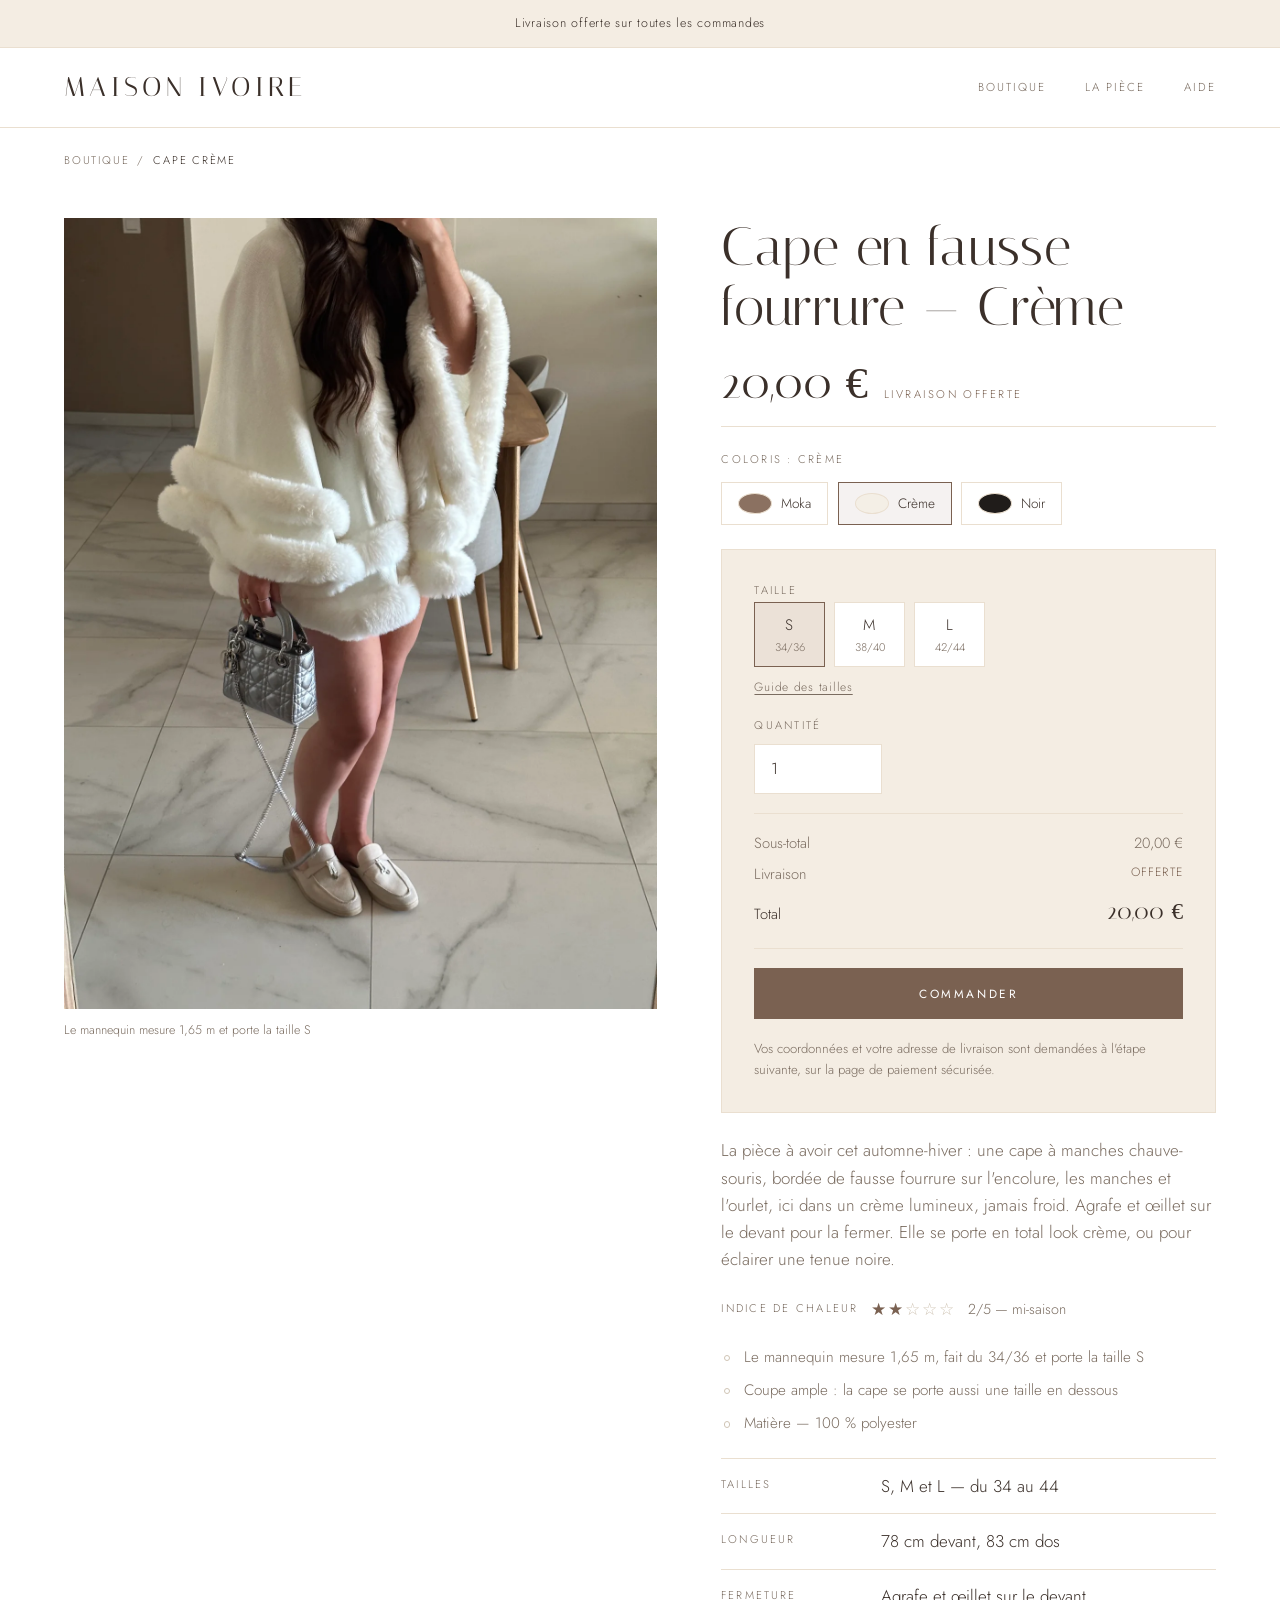
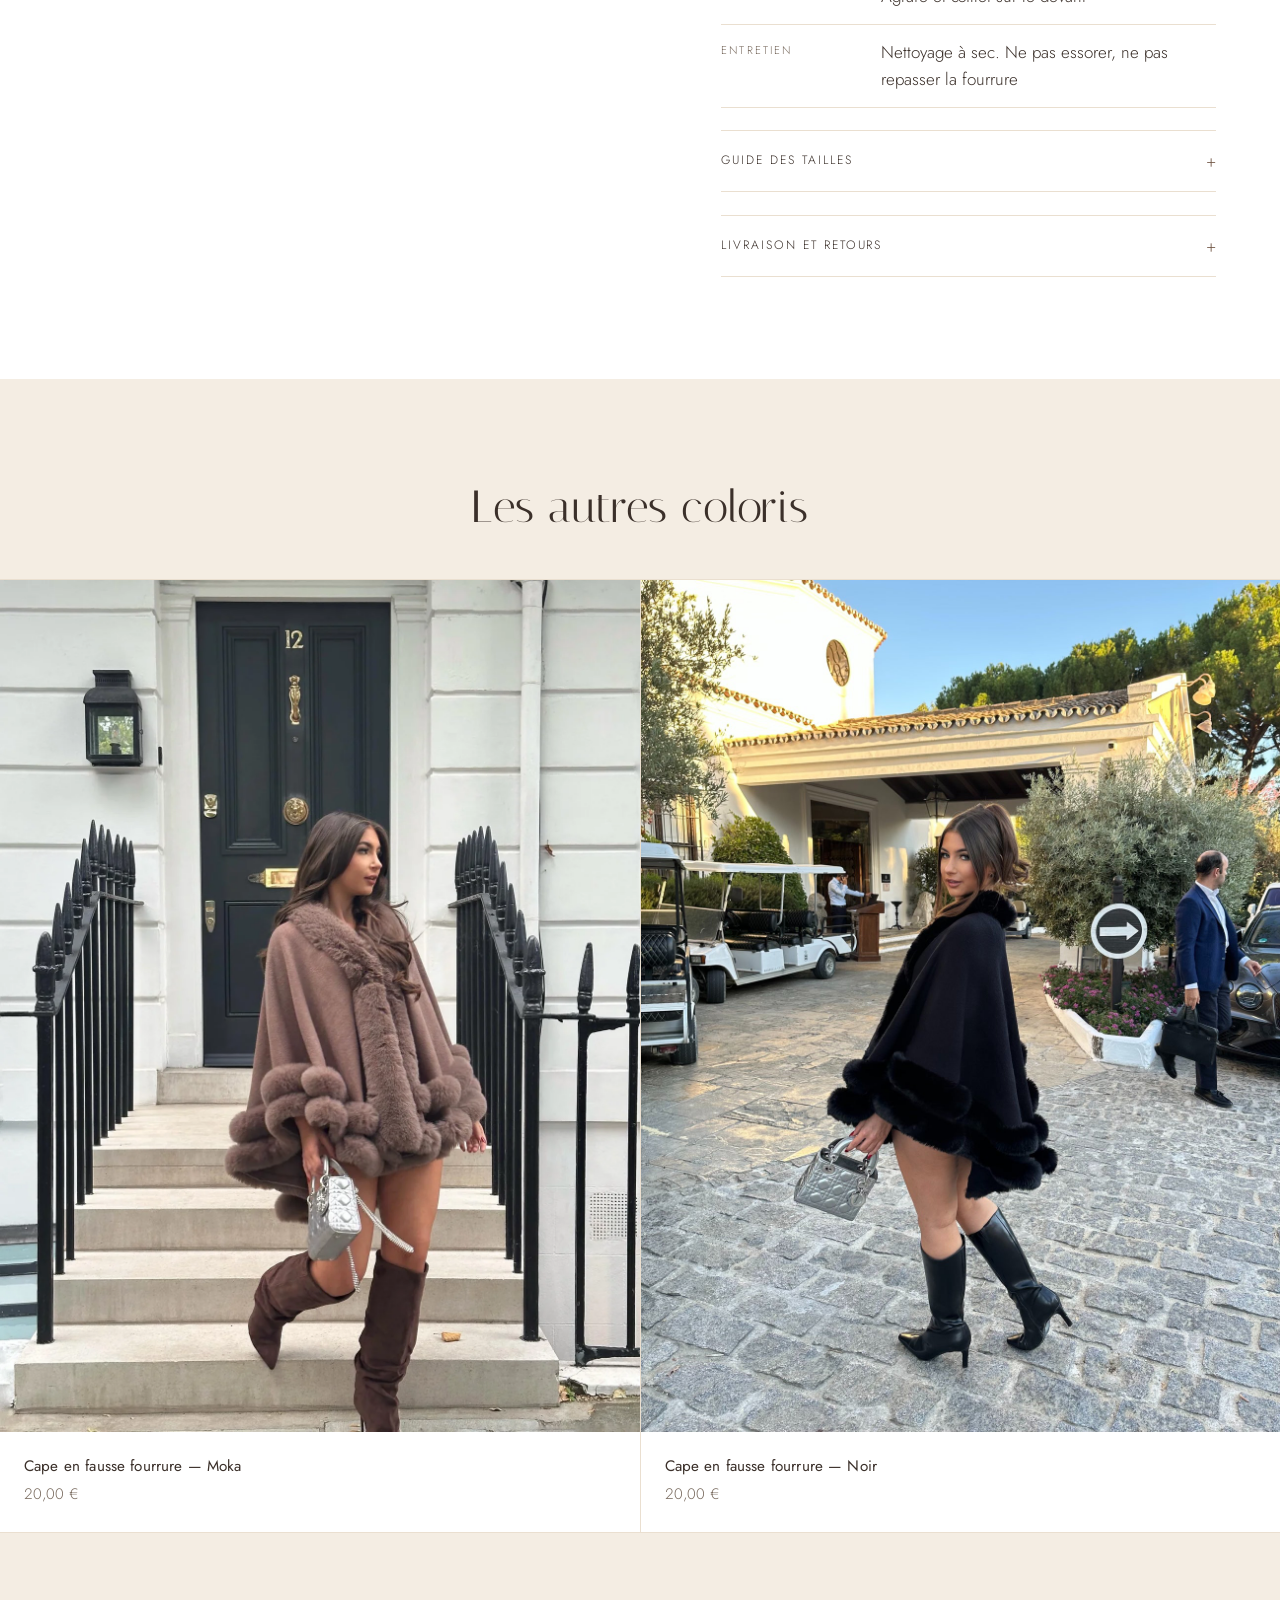
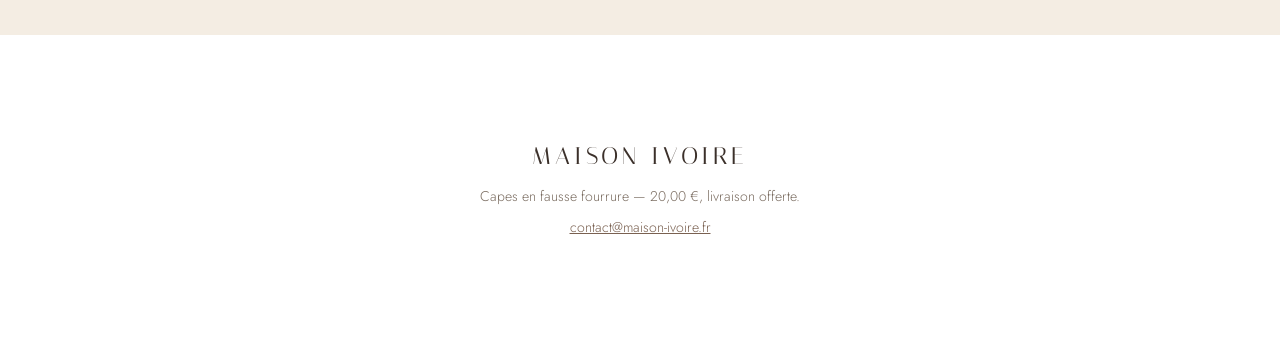
==== commit 3a68a331: "Choix de la taille, et paiement au lieu du formulaire Les fiches proposent S (34/36), M (38/40) et L" ====
--- a/cape-ivoire.html
+++ b/cape-ivoire.html
@@ -4,7 +4,7 @@
 <meta charset="utf-8">
 <meta name="viewport" content="width=device-width, initial-scale=1">
 <title>Cape en fausse fourrure — Crème | Maison Ivoire</title>
-<meta name="description" content="Cape en fausse fourrure coloris crème, coupe chauve-souris, taille unique du 34 au 44. 20 € — livraison offerte.">
+<meta name="description" content="Cape en fausse fourrure coloris crème, coupe chauve-souris, tailles S à L. 20 € — livraison offerte.">
 <link rel="preconnect" href="https://fonts.googleapis.com">
 <link rel="preconnect" href="https://fonts.gstatic.com" crossorigin>
 <link rel="stylesheet" href="https://fonts.googleapis.com/css2?family=Italiana&family=Jost:wght@300;400;500&display=swap">
@@ -13,7 +13,7 @@
 <body>
 
 <div class="bandeau">
-  <p>Livraison offerte sur toutes les commandes</p>
+  <p><span data-role="offre">Livraison offerte pendant une semaine</span><span class="bandeau__compte" data-role="compte"></span></p>
 </div>
 
 <header class="entete">
@@ -35,7 +35,7 @@
 
   <figure class="produit__visuel">
     <img src="assets/img/cape-ivoire.webp" alt="Cape en fausse fourrure coloris crème, portée avec un col roulé" width="1296" height="1728">
-    <figcaption class="produit__legende">Le mannequin mesure 1,65 m et porte la taille unique</figcaption>
+    <figcaption class="produit__legende">Le mannequin mesure 1,65 m et porte la taille S</figcaption>
   </figure>
 
   <div class="produit__infos">
@@ -57,34 +57,19 @@
     <form class="formulaire" id="formulaire">
       <input type="hidden" name="coloris" value="Crème">
 
+      <fieldset class="tailles">
+        <legend>Taille</legend>
+        <div class="tailles__liste">
+          <label class="taille"><input type="radio" name="taille" value="S" checked><span>S</span><small>34/36</small></label>
+          <label class="taille"><input type="radio" name="taille" value="M"><span>M</span><small>38/40</small></label>
+          <label class="taille"><input type="radio" name="taille" value="L"><span>L</span><small>42/44</small></label>
+        </div>
+        <a class="tailles__guide" href="#guide">Guide des tailles</a>
+      </fieldset>
+
       <div class="champ champ--court">
         <label for="quantite">Quantité</label>
         <input type="number" id="quantite" name="quantite" min="1" max="10" value="1" inputmode="numeric">
-      </div>
-
-      <div class="champ">
-        <label for="nom">Nom et prénom</label>
-        <input type="text" id="nom" name="nom" autocomplete="name" required>
-      </div>
-
-      <div class="champ">
-        <label for="email">E-mail</label>
-        <input type="email" id="email" name="email" autocomplete="email" required>
-      </div>
-
-      <div class="champ">
-        <label for="telephone">Téléphone</label>
-        <input type="tel" id="telephone" name="telephone" autocomplete="tel">
-      </div>
-
-      <div class="champ champ--large">
-        <label for="adresse">Adresse de livraison</label>
-        <textarea id="adresse" name="adresse" rows="3" autocomplete="street-address" required></textarea>
-      </div>
-
-      <div class="champ champ--large">
-        <label for="message">Message <span class="option">(facultatif)</span></label>
-        <textarea id="message" name="message" rows="2"></textarea>
       </div>
 
       <div class="total">
@@ -94,10 +79,10 @@
       </div>
 
       <button class="bouton bouton--plein" type="submit" id="commander">Commander</button>
-      <p class="mention">Si votre messagerie ne s'ouvre pas, le récapitulatif s'affiche ci-dessous : copiez-le et envoyez-le à <a href="mailto:contact@maison-ivoire.fr">contact@maison-ivoire.fr</a>.</p>
+      <p class="mention">Vos coordonnées et votre adresse de livraison sont demandées à l'étape suivante, sur la page de paiement sécurisée.</p>
       <div class="recap" data-role="recap" hidden>
         <label for="recap-texte">Récapitulatif à copier</label>
-        <textarea id="recap-texte" data-role="recap-texte" rows="10" readonly></textarea>
+        <textarea id="recap-texte" data-role="recap-texte" rows="6" readonly></textarea>
       </div>
     </form>
 
@@ -110,17 +95,33 @@
       </p>
 
       <ul class="points">
-        <li>Le mannequin porte la taille unique</li>
-        <li>Le mannequin mesure 1,65&nbsp;m et fait du 34/36</li>
+        <li>Le mannequin mesure 1,65&nbsp;m, fait du 34/36 et porte la taille S</li>
+        <li>Coupe ample : la cape se porte aussi une taille en dessous</li>
         <li>Matière — 100&nbsp;% polyester</li>
       </ul>
 
       <dl class="fiche">
-        <div><dt>Tailles</dt><dd>Convient du 34 au 44</dd></div>
+        <div><dt>Tailles</dt><dd>S, M et L — du 34 au 44</dd></div>
         <div><dt>Longueur</dt><dd>78&nbsp;cm devant, 83&nbsp;cm dos</dd></div>
         <div><dt>Fermeture</dt><dd>Agrafe et œillet sur le devant</dd></div>
         <div><dt>Entretien</dt><dd>Nettoyage à sec. Ne pas essorer, ne pas repasser la fourrure</dd></div>
       </dl>
+
+      <details class="repli" id="guide">
+        <summary>Guide des tailles</summary>
+        <table class="tableau">
+          <caption>Correspondance des tailles</caption>
+          <thead>
+            <tr><th scope="col">Taille</th><th scope="col">France</th><th scope="col">Royaume-Uni</th></tr>
+          </thead>
+          <tbody>
+            <tr><th scope="row">S</th><td>34 – 36</td><td>6 – 8</td></tr>
+            <tr><th scope="row">M</th><td>38 – 40</td><td>10 – 12</td></tr>
+            <tr><th scope="row">L</th><td>42 – 44</td><td>14 – 16</td></tr>
+          </tbody>
+        </table>
+        <p>La coupe est ample et se ferme par une agrafe : entre deux tailles, prenez la plus petite.</p>
+      </details>
 
       <details class="repli">
         <summary>Livraison et retours</summary>
--- a/assets/css/style.css
+++ b/assets/css/style.css
@@ -479,3 +479,138 @@
 
 /* navigation en un seul fichier (voir build_artifact.py) */
 .page[hidden] { display: none; }
+
+/* ---------- bandeau : compte à rebours ---------- */
+
+.bandeau__compte {
+  color: var(--moka);
+  letter-spacing: 0.14em;
+  text-transform: uppercase;
+  font-size: 0.7rem;
+  white-space: nowrap;
+}
+.bandeau__compte:not(:empty)::before { content: "· "; color: var(--greige); }
+
+/* ---------- ouverture en vidéo ---------- */
+
+.ouverture {
+  display: grid;
+  grid-template-columns: 1fr 1fr;
+  gap: 1px;
+  background: var(--filet);
+  border-bottom: 1px solid var(--filet);
+}
+
+.ouverture__film { order: 1; background: var(--fond-alt); overflow: hidden; }
+.ouverture__film video {
+  display: block;
+  width: 100%;
+  height: min(56vh, 500px);
+  object-fit: cover;
+}
+
+.ouverture__mot {
+  order: 2;
+  grid-column: 1 / -1;
+  background: var(--fond);
+  display: grid;
+  gap: 1rem;
+  justify-items: center;
+  align-content: center;
+  text-align: center;
+  padding: clamp(2rem, 6vw, 3.5rem) var(--marge);
+}
+.ouverture__phrase {
+  font-family: var(--display);
+  font-size: clamp(2.1rem, 5.5vw, 3.2rem);
+  line-height: 1.1;
+  text-wrap: balance;
+  max-width: 14ch;
+}
+.ouverture__prix { font-family: var(--display); font-size: 1.7rem; color: var(--texte-doux); }
+
+@media (min-width: 900px) {
+  .ouverture { grid-template-columns: 1fr minmax(19rem, 24rem) 1fr; }
+  .ouverture__mot { grid-column: auto; padding-block: clamp(3rem, 6vw, 5rem); }
+  .ouverture__film--second { order: 3; }
+  .ouverture__film video { height: min(78vh, 660px); }
+}
+
+/* ---------- vitrine : la dernière vignette comble la ligne ---------- */
+
+@media (max-width: 899px) {
+  .vitrine > .produit-vignette:last-child:nth-child(odd) { grid-column: 1 / -1; }
+  .vitrine > .produit-vignette:last-child:nth-child(odd) img { aspect-ratio: 4 / 5; }
+  .vitrine > .produit-vignette:last-child:nth-child(odd) h2,
+  .vitrine > .produit-vignette:last-child:nth-child(odd) h3,
+  .vitrine > .produit-vignette:last-child:nth-child(odd) .produit-vignette__prix {
+    padding-inline: clamp(0.9rem, 4vw, 2rem);
+  }
+}
+
+/* ---------- choix de la taille ---------- */
+
+.tailles { border: 0; margin: 0; padding: 0; display: grid; gap: 0.7rem; justify-items: start; }
+.tailles legend {
+  font-size: 0.7rem;
+  letter-spacing: 0.2em;
+  text-transform: uppercase;
+  color: var(--texte-doux);
+  padding: 0;
+  margin-bottom: 0.15rem;
+}
+.tailles__liste { display: flex; flex-wrap: wrap; gap: 0.6rem; }
+
+.taille {
+  display: grid;
+  justify-items: center;
+  gap: 0.1rem;
+  min-width: 4.4rem;
+  padding: 0.6rem 0.8rem;
+  border: 1px solid var(--filet);
+  background: var(--blanc);
+  cursor: pointer;
+  transition: border-color 0.25s ease, background 0.25s ease;
+}
+.taille input { position: absolute; opacity: 0; width: 0; height: 0; }
+.taille span { font-size: 0.95rem; letter-spacing: 0.08em; }
+.taille small { font-size: 0.7rem; color: var(--texte-doux); font-variant-numeric: tabular-nums; }
+.taille:hover { border-color: var(--greige); }
+.taille:has(input:checked) { border-color: var(--accent); background: color-mix(in srgb, var(--accent) 8%, transparent); }
+.taille:has(input:focus-visible) { outline: 2px solid var(--accent); outline-offset: 2px; }
+
+.tailles__guide {
+  font-size: 0.75rem;
+  letter-spacing: 0.06em;
+  color: var(--texte-doux);
+  text-underline-offset: 0.25em;
+}
+.tailles__guide:hover { color: var(--accent); }
+
+/* ---------- tableau des tailles ---------- */
+
+.tableau {
+  width: 100%;
+  border-collapse: collapse;
+  margin-bottom: 1.1rem;
+  font-size: 0.92rem;
+  font-variant-numeric: tabular-nums;
+}
+.tableau caption {
+  text-align: left;
+  font-size: 0.7rem;
+  letter-spacing: 0.18em;
+  text-transform: uppercase;
+  color: var(--texte-doux);
+  padding-bottom: 0.7rem;
+}
+.tableau th, .tableau td { text-align: left; padding: 0.6rem 0.75rem 0.6rem 0; border-bottom: 1px solid var(--filet); }
+.tableau thead th {
+  font-weight: 400;
+  font-size: 0.7rem;
+  letter-spacing: 0.16em;
+  text-transform: uppercase;
+  color: var(--texte-doux);
+}
+.tableau tbody th { font-weight: 500; color: var(--texte); }
+.tableau tbody td { color: var(--texte-doux); }
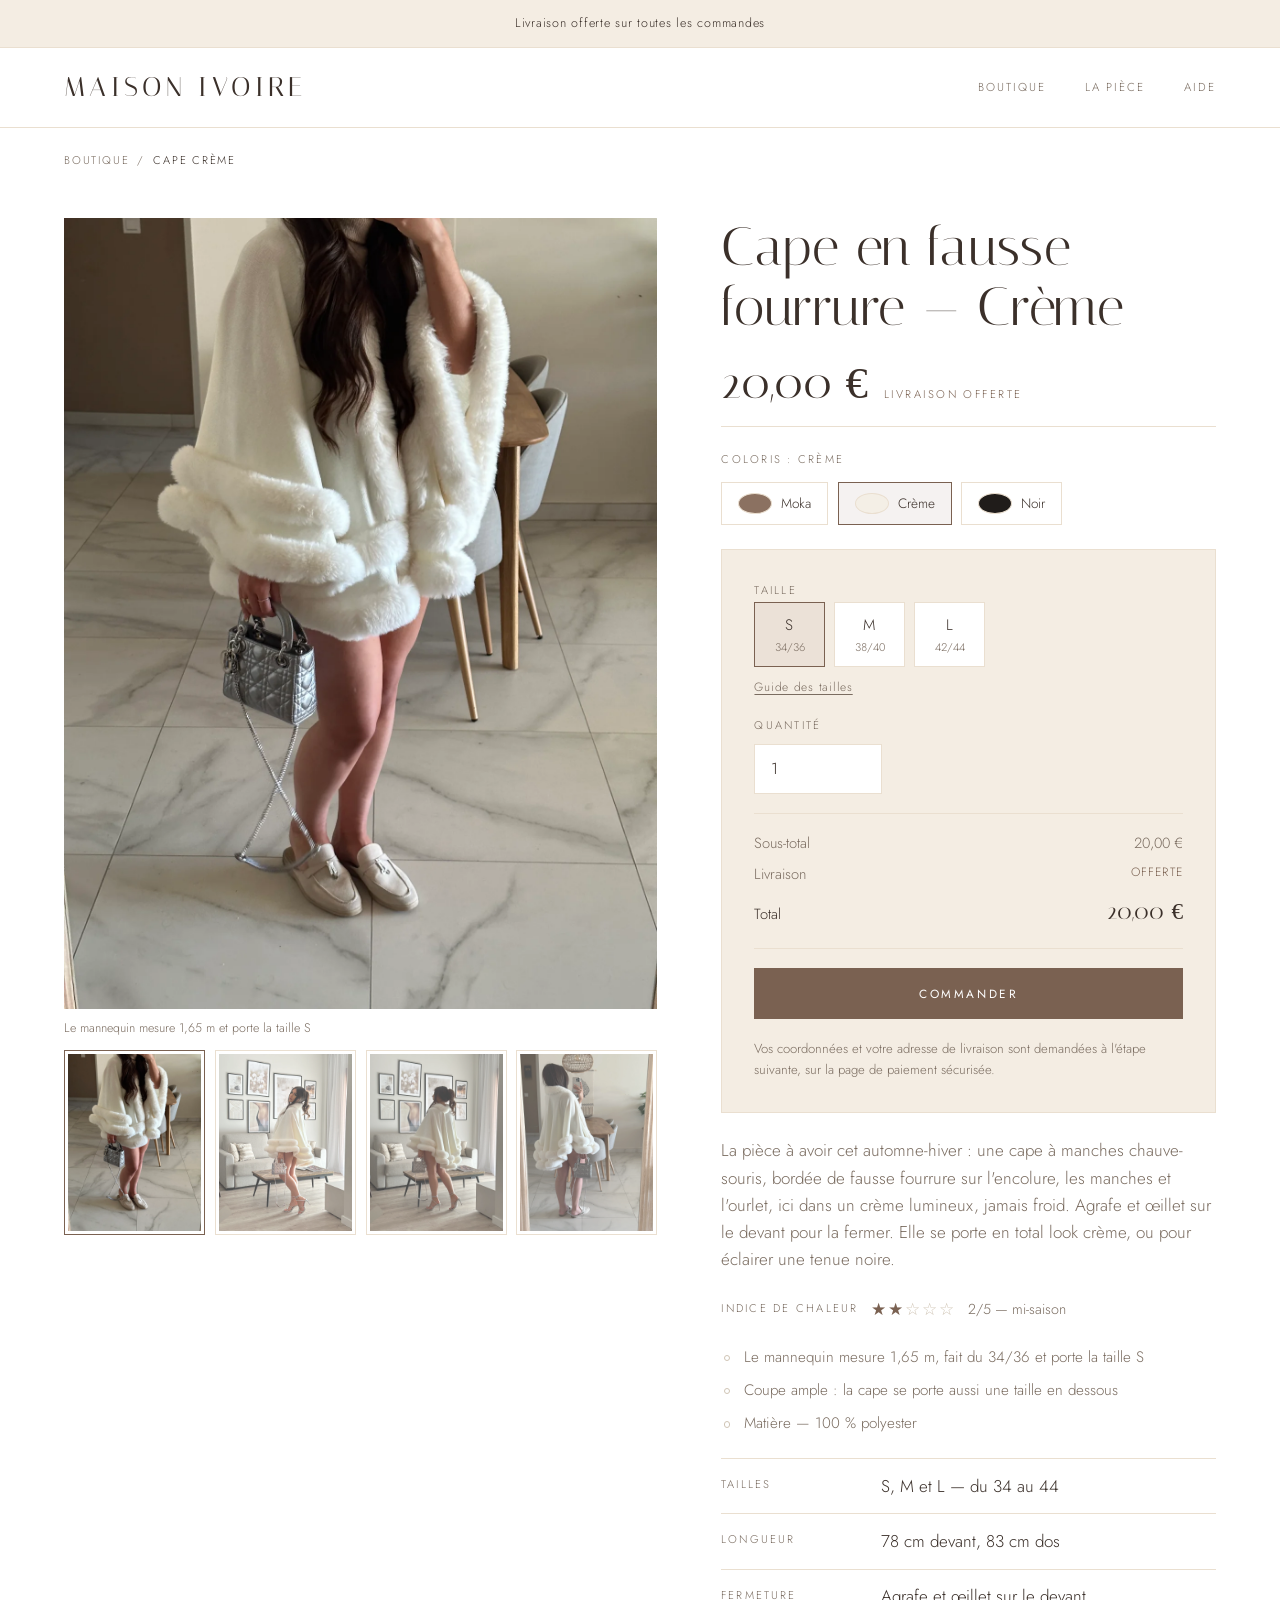
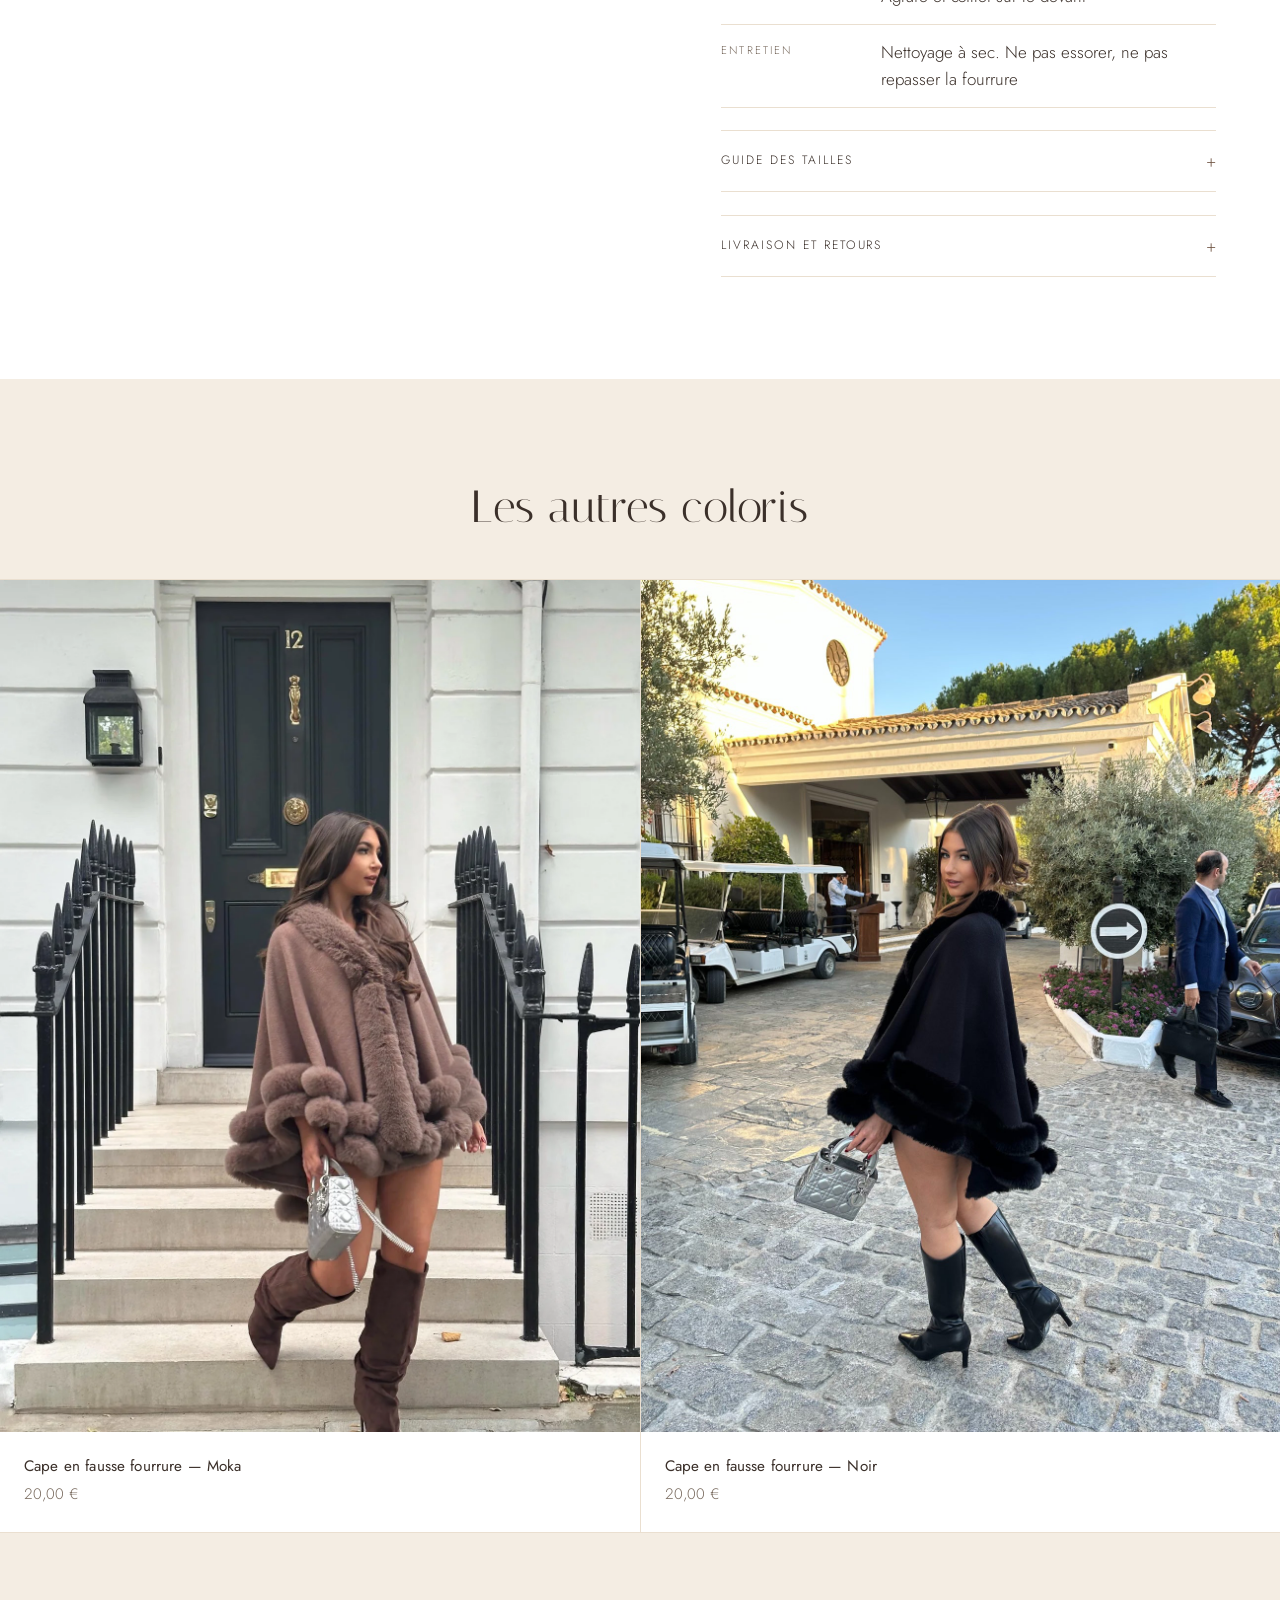
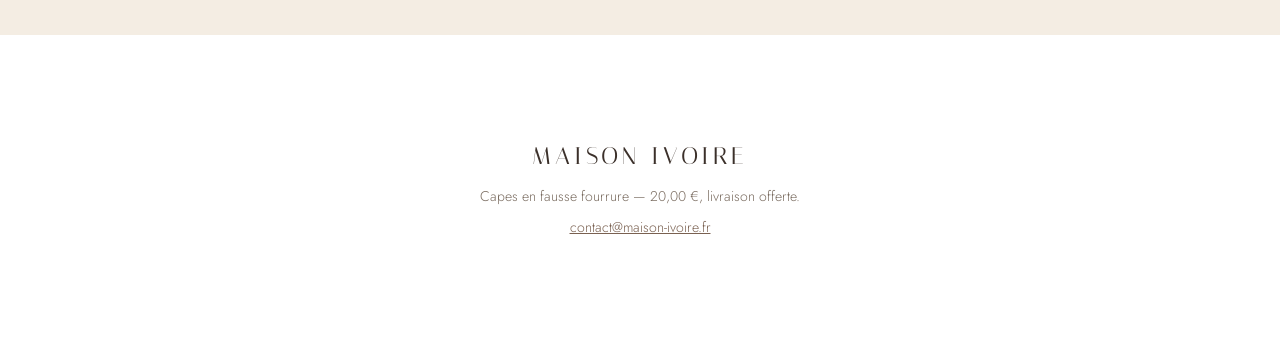
==== commit dbebda12: "Galerie photo sur les fiches produit Le coloris crème passe à quatre vues — porté fermé, ouvert sur " ====
--- a/cape-ivoire.html
+++ b/cape-ivoire.html
@@ -33,10 +33,18 @@
 
 <main class="produit">
 
-  <figure class="produit__visuel">
-    <img src="assets/img/cape-ivoire.webp" alt="Cape en fausse fourrure coloris crème, portée avec un col roulé" width="1296" height="1728">
-    <figcaption class="produit__legende">Le mannequin mesure 1,65 m et porte la taille S</figcaption>
-  </figure>
+  <div class="galerie">
+    <figure class="galerie__vue">
+      <img data-role="vue" src="assets/img/cape-ivoire.webp" alt="Cape en fausse fourrure coloris crème, portée fermée sur un col roulé" width="1296" height="1728">
+      <figcaption class="produit__legende" data-role="legende">Le mannequin mesure 1,65 m et porte la taille S</figcaption>
+    </figure>
+    <ul class="galerie__vignettes">
+      <li><button type="button" class="galerie__vignette" aria-current="true" data-src="assets/img/cape-ivoire.webp" data-alt="Cape en fausse fourrure coloris crème, portée fermée sur un col roulé" data-legende="Le mannequin mesure 1,65 m et porte la taille S"><img src="assets/img/cape-ivoire.webp" alt="Vue 1" loading="lazy" width="1296" height="1728"></button></li>
+      <li><button type="button" class="galerie__vignette" data-src="assets/img/cape-ivoire-3.webp" data-alt="Cape crème portée ouverte sur les épaules, vue de trois quarts" data-legende="Portée ouverte sur les épaules"><img src="assets/img/cape-ivoire-3.webp" alt="Vue 2" loading="lazy" width="720" height="960"></button></li>
+      <li><button type="button" class="galerie__vignette" data-src="assets/img/cape-ivoire-2.webp" data-alt="Dos de la cape crème, ampleur des manches et rangs de fausse fourrure" data-legende="Le dos : l'ampleur des manches et les rangs de fourrure"><img src="assets/img/cape-ivoire-2.webp" alt="Vue 3" loading="lazy" width="1296" height="1728"></button></li>
+      <li><button type="button" class="galerie__vignette" data-src="assets/img/cape-ivoire-4.webp" data-alt="Cape crème vue de dos dans un miroir, ourlet bordé de pompons de fourrure" data-legende="Le tombé dans le dos et l'ourlet"><img src="assets/img/cape-ivoire-4.webp" alt="Vue 4" loading="lazy" width="1296" height="1728"></button></li>
+    </ul>
+  </div>
 
   <div class="produit__infos">
     <h1>Cape en fausse fourrure — Crème</h1>
--- a/assets/css/style.css
+++ b/assets/css/style.css
@@ -226,12 +226,42 @@
 }
 @media (min-width: 900px) {
   .produit { grid-template-columns: 6fr 5fr; }
-  .produit__visuel { position: sticky; top: 5.5rem; }
-}
-
-.produit__visuel { margin: 0; display: grid; gap: 0.75rem; }
-.produit__visuel img { width: 100%; aspect-ratio: 3 / 4; object-fit: cover; }
+  .galerie { position: sticky; top: 5.5rem; }
+}
+
+.galerie { display: grid; gap: 0.7rem; }
+.galerie__vue { margin: 0; display: grid; gap: 0.6rem; }
+.galerie__vue img { width: 100%; aspect-ratio: 3 / 4; object-fit: cover; background: var(--fond-alt); }
 .produit__legende { font-size: 0.78rem; color: var(--texte-doux); }
+
+.galerie__vignettes {
+  list-style: none;
+  margin: 0;
+  padding: 0;
+  display: grid;
+  grid-template-columns: repeat(4, 1fr);
+  gap: 0.6rem;
+}
+.galerie__vignette {
+  display: block;
+  width: 100%;
+  padding: 3px;
+  border: 1px solid var(--filet);
+  background: var(--fond);
+  cursor: pointer;
+  transition: border-color 0.25s ease;
+}
+.galerie__vignette img {
+  width: 100%;
+  aspect-ratio: 3 / 4;
+  object-fit: cover;
+  opacity: 0.72;
+  transition: opacity 0.25s ease;
+}
+.galerie__vignette:hover { border-color: var(--greige); }
+.galerie__vignette:hover img { opacity: 1; }
+.galerie__vignette[aria-current] { border-color: var(--accent); }
+.galerie__vignette[aria-current] img { opacity: 1; }
 
 .produit__infos { display: grid; gap: 1.5rem; align-content: start; }
 
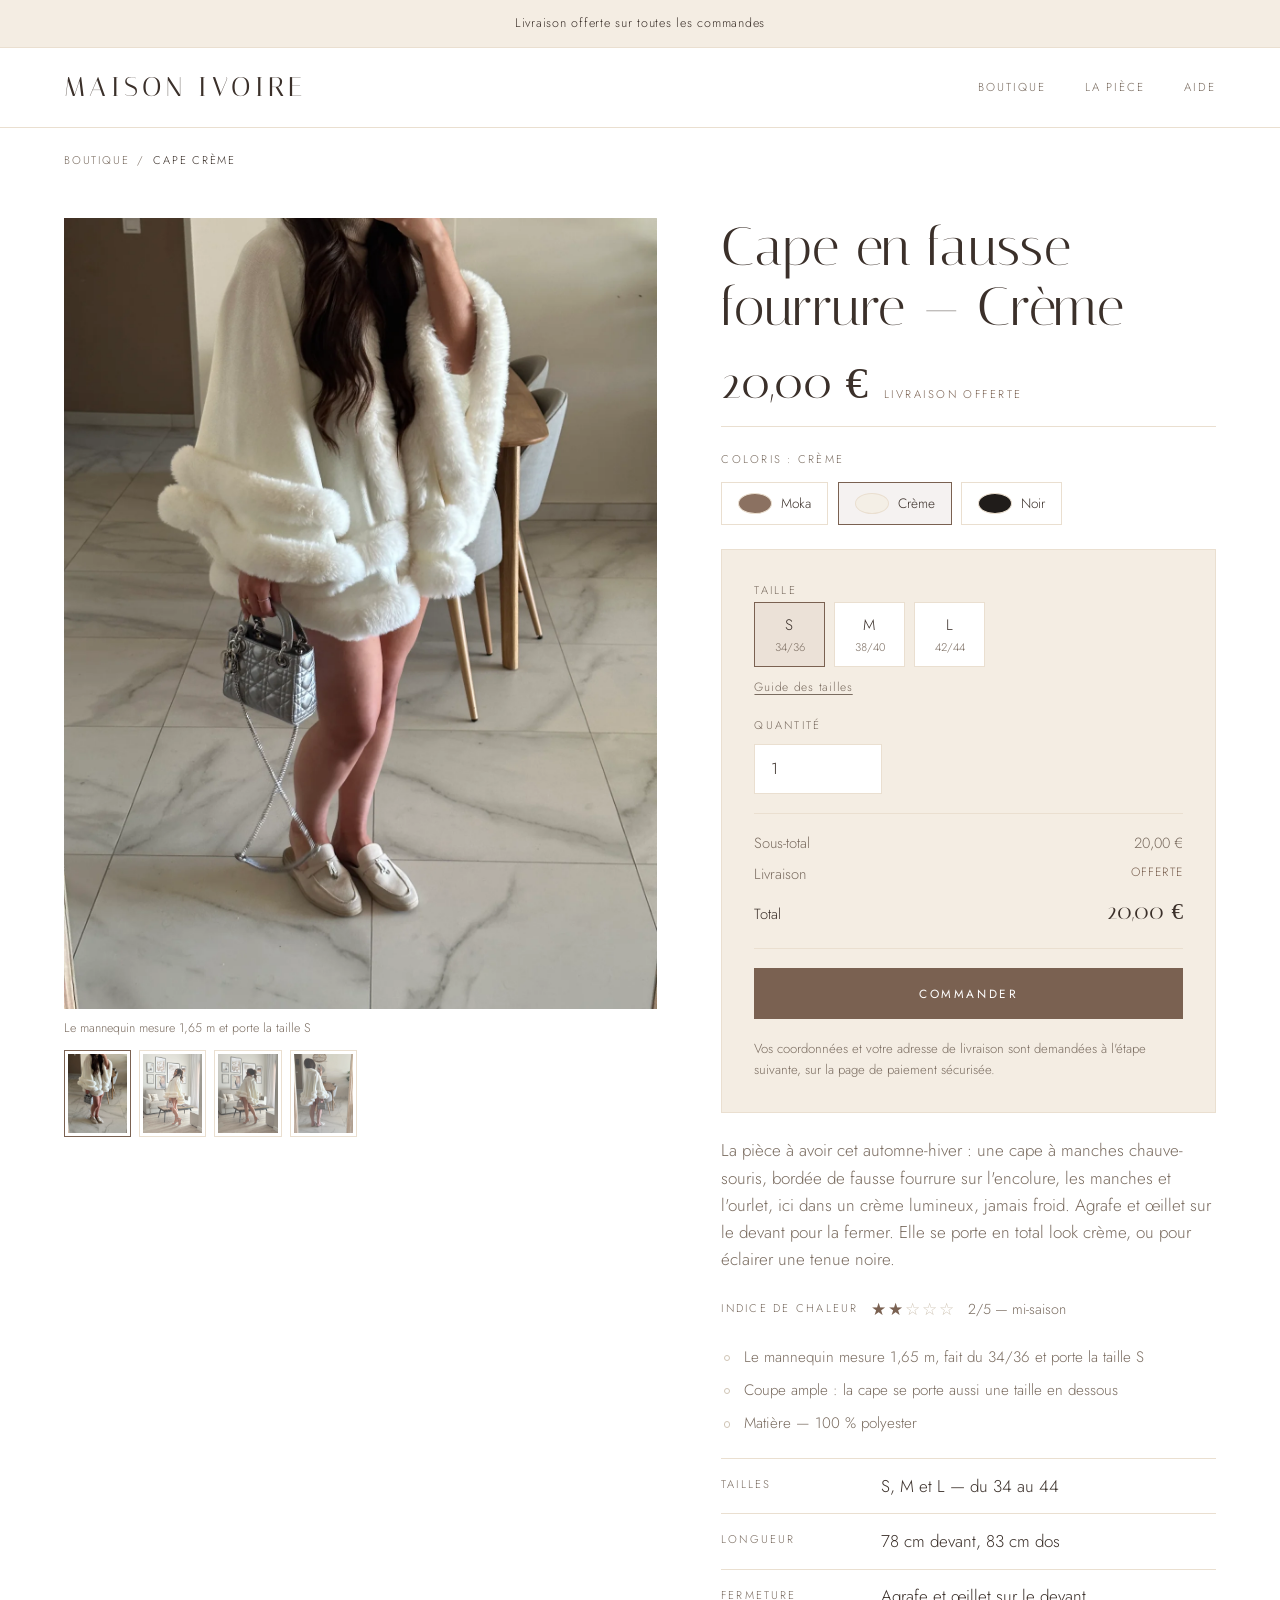
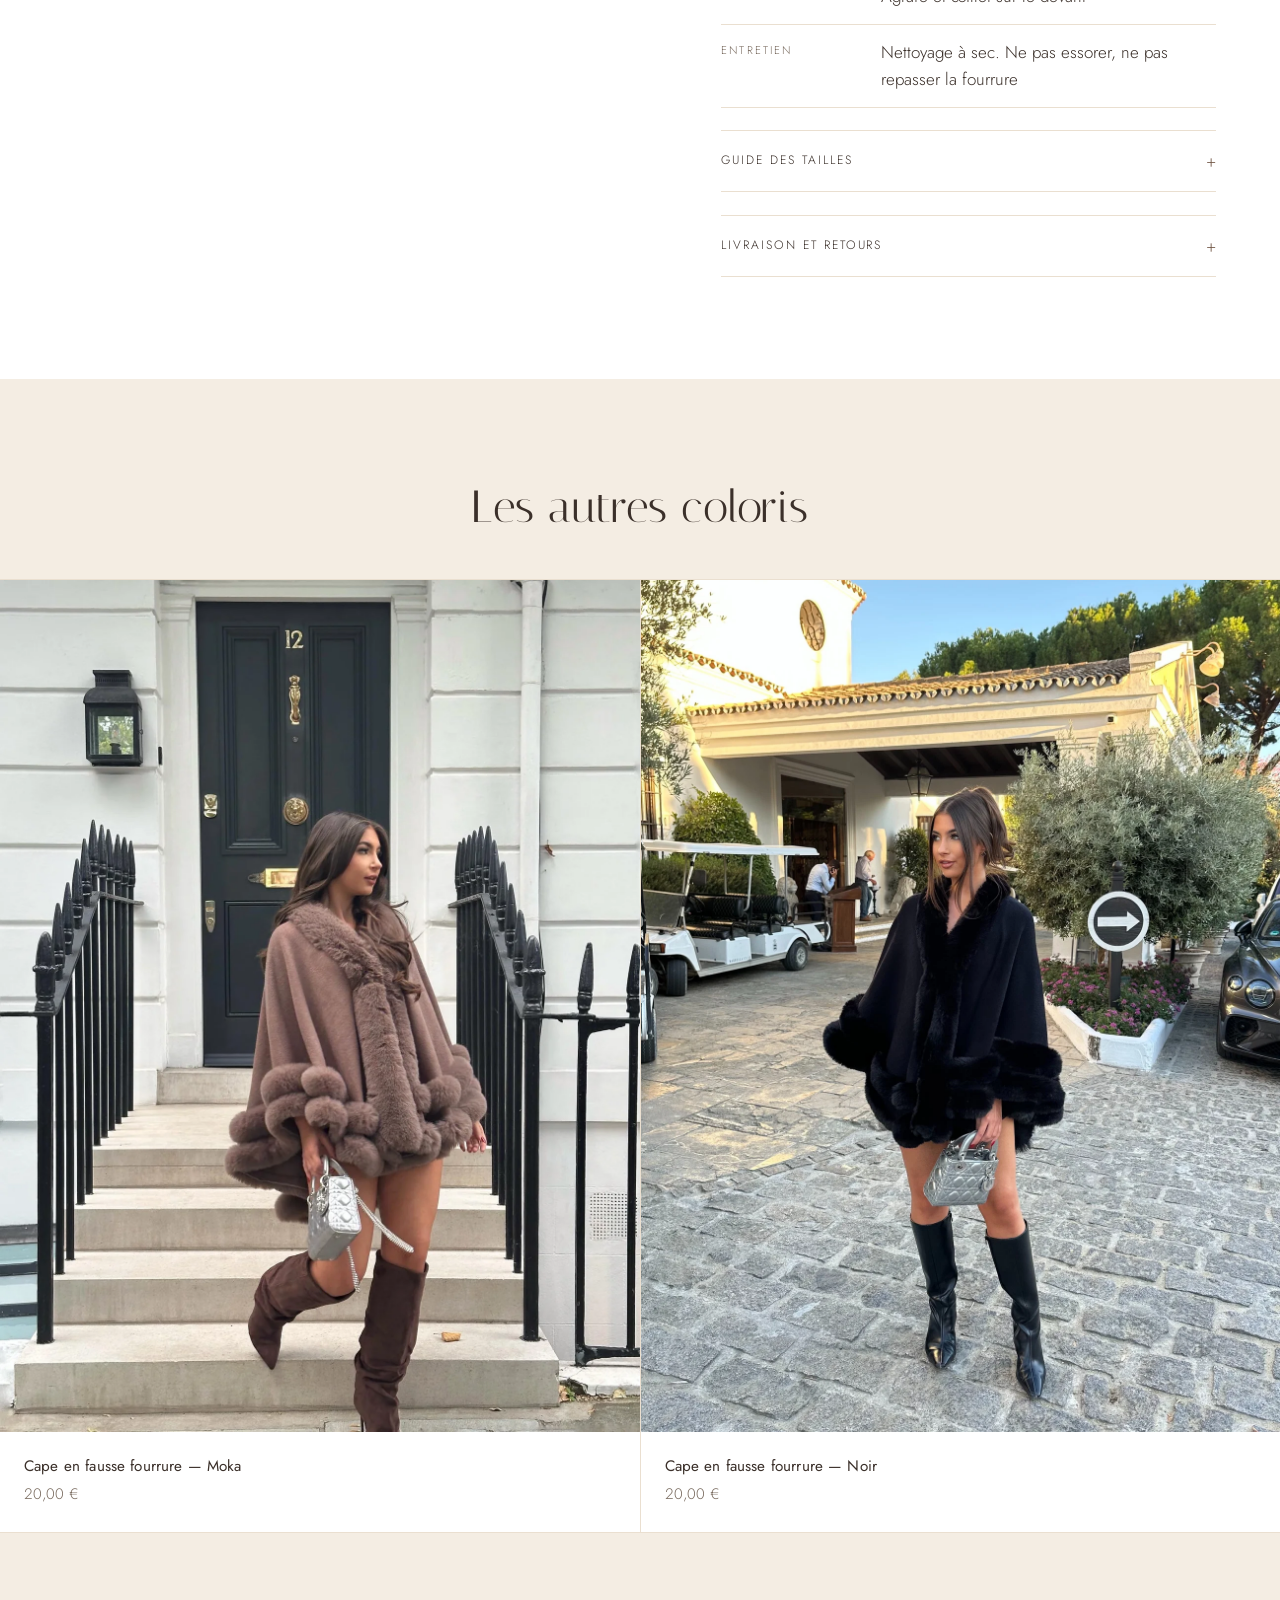
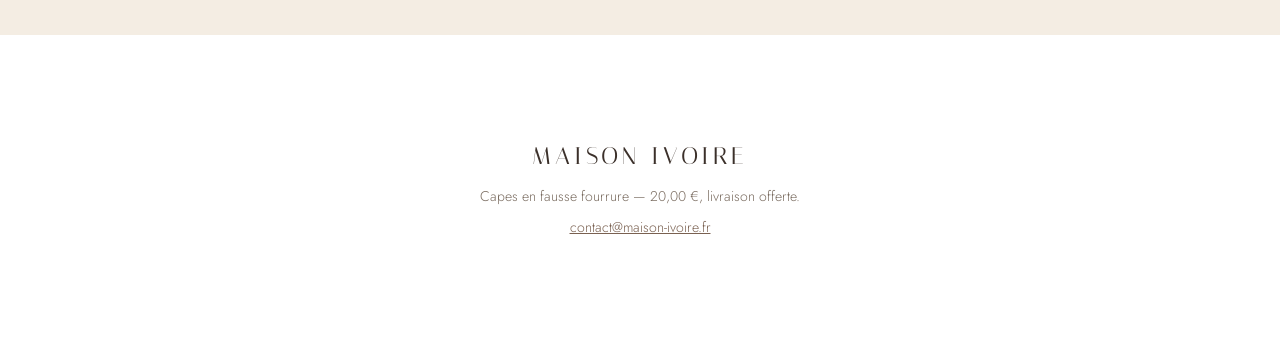
==== commit bbf35748: "Deux vues pour le coloris noir La prise de face devient la vue d'ouverture de la fiche et la vignett" ====
--- a/cape-ivoire.html
+++ b/cape-ivoire.html
@@ -153,7 +153,7 @@
       </article>
       <article class="produit-vignette">
         <a href="cape-noir.html">
-          <img src="assets/img/cape-noir.jpg" alt="Cape en fausse fourrure coloris noir, portée avec des bottes hautes" loading="lazy" width="1296" height="1728">
+          <img src="assets/img/cape-noir-1.webp" alt="Cape en fausse fourrure coloris noir, portée de face avec des bottes hautes" loading="lazy" width="1296" height="1728">
           <h3>Cape en fausse fourrure — Noir</h3>
           <p class="produit-vignette__prix">20,00&nbsp;€</p>
         </a>
--- a/assets/css/style.css
+++ b/assets/css/style.css
@@ -239,8 +239,8 @@
   margin: 0;
   padding: 0;
   display: grid;
-  grid-template-columns: repeat(4, 1fr);
-  gap: 0.6rem;
+  grid-template-columns: repeat(auto-fill, minmax(3.75rem, 1fr));
+  gap: 0.5rem;
 }
 .galerie__vignette {
   display: block;
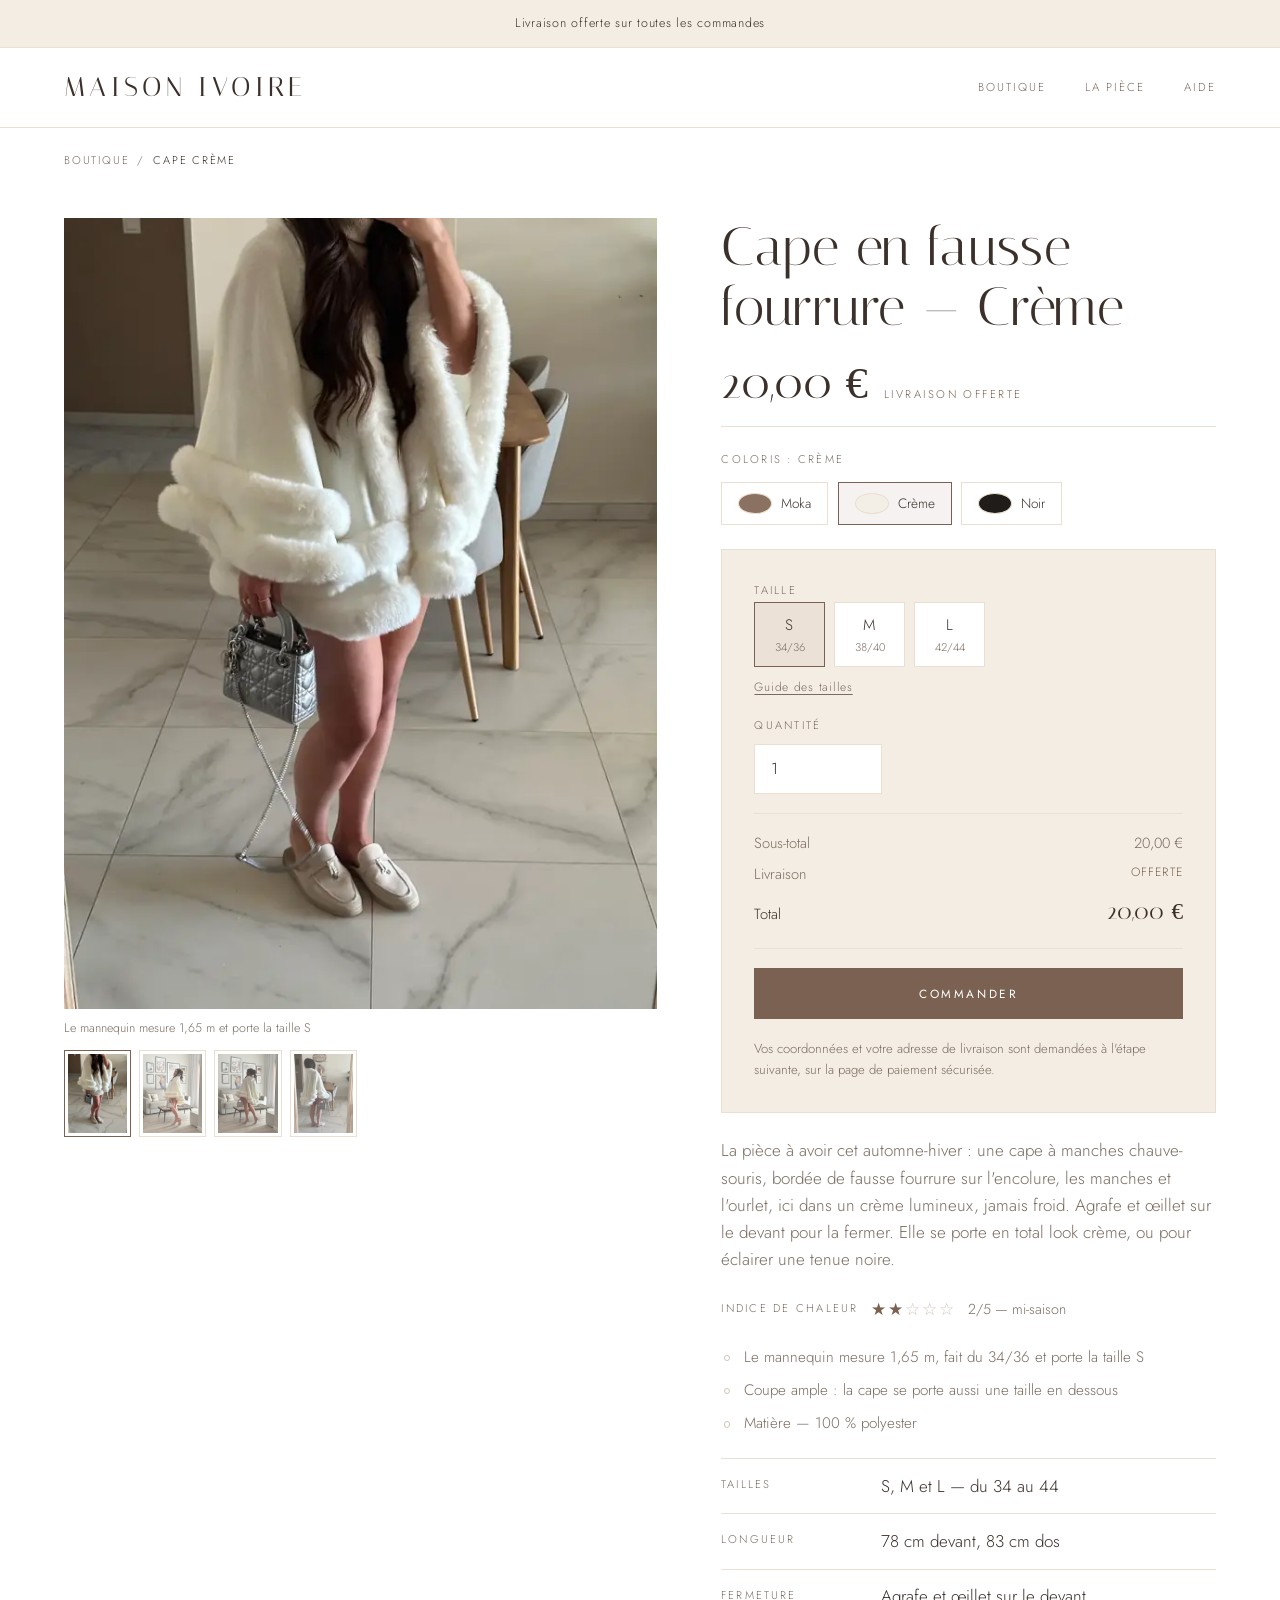
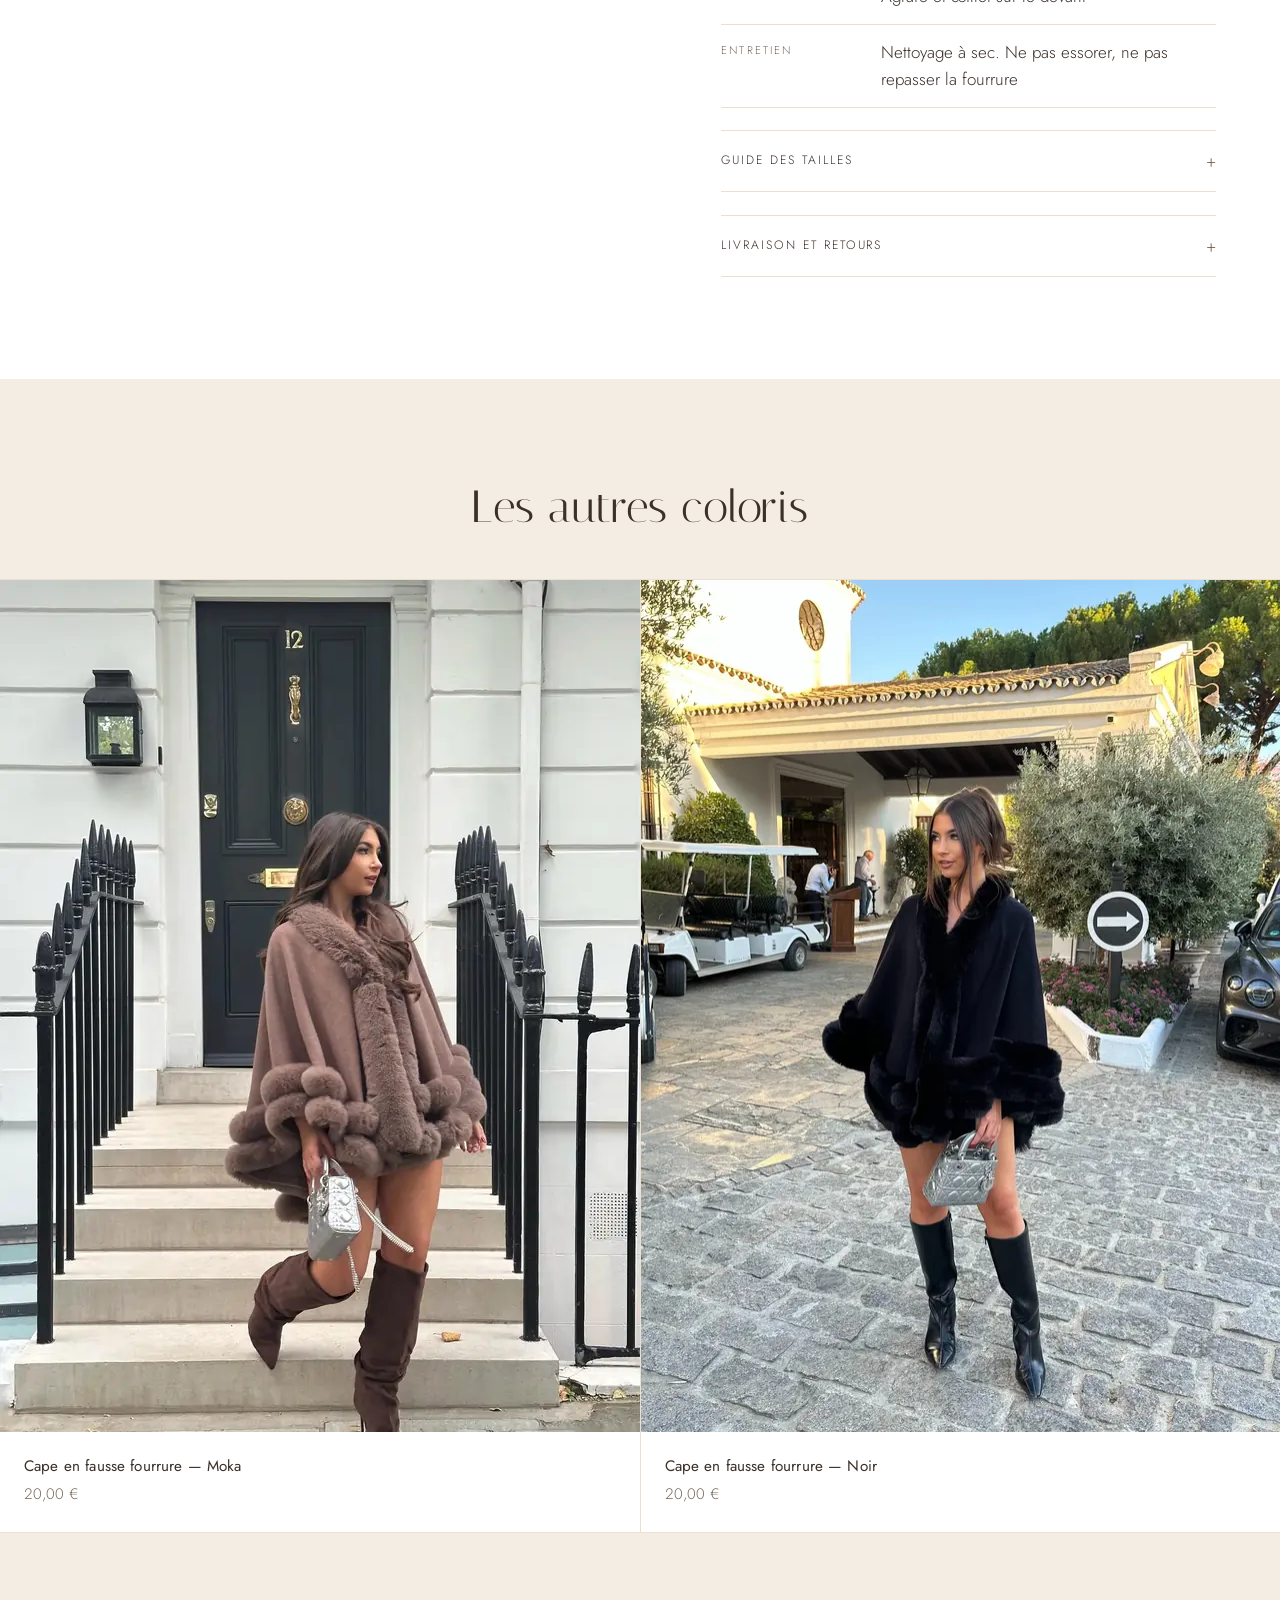
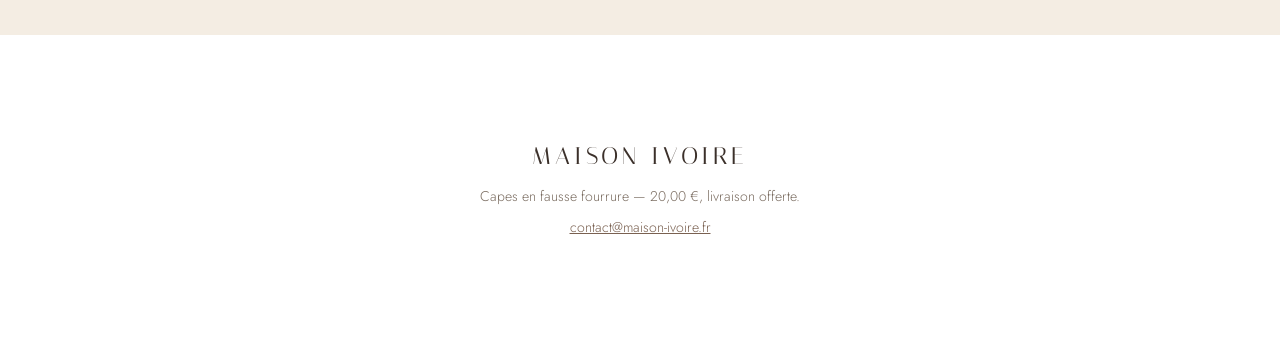
==== commit 86944f88: "Compression des photos et des vidéos Les fichiers reçus passent dans assets/*/originaux/ et ne sont " ====
--- a/cape-ivoire.html
+++ b/cape-ivoire.html
@@ -35,14 +35,14 @@
 
   <div class="galerie">
     <figure class="galerie__vue">
-      <img data-role="vue" src="assets/img/cape-ivoire.webp" alt="Cape en fausse fourrure coloris crème, portée fermée sur un col roulé" width="1296" height="1728">
+      <img data-role="vue" src="assets/img/ivoire-1-1080.webp" srcset="assets/img/ivoire-1-640.webp 640w, assets/img/ivoire-1-1080.webp 1080w" sizes="(min-width: 900px) 46vw, 100vw" alt="Cape en fausse fourrure coloris crème, portée fermée sur un col roulé" width="1080" height="1440">
       <figcaption class="produit__legende" data-role="legende">Le mannequin mesure 1,65 m et porte la taille S</figcaption>
     </figure>
     <ul class="galerie__vignettes">
-      <li><button type="button" class="galerie__vignette" aria-current="true" data-src="assets/img/cape-ivoire.webp" data-alt="Cape en fausse fourrure coloris crème, portée fermée sur un col roulé" data-legende="Le mannequin mesure 1,65 m et porte la taille S"><img src="assets/img/cape-ivoire.webp" alt="Vue 1" loading="lazy" width="1296" height="1728"></button></li>
-      <li><button type="button" class="galerie__vignette" data-src="assets/img/cape-ivoire-3.webp" data-alt="Cape crème portée ouverte sur les épaules, vue de trois quarts" data-legende="Portée ouverte sur les épaules"><img src="assets/img/cape-ivoire-3.webp" alt="Vue 2" loading="lazy" width="720" height="960"></button></li>
-      <li><button type="button" class="galerie__vignette" data-src="assets/img/cape-ivoire-2.webp" data-alt="Dos de la cape crème, ampleur des manches et rangs de fausse fourrure" data-legende="Le dos : l'ampleur des manches et les rangs de fourrure"><img src="assets/img/cape-ivoire-2.webp" alt="Vue 3" loading="lazy" width="1296" height="1728"></button></li>
-      <li><button type="button" class="galerie__vignette" data-src="assets/img/cape-ivoire-4.webp" data-alt="Cape crème vue de dos dans un miroir, ourlet bordé de pompons de fourrure" data-legende="Le tombé dans le dos et l'ourlet"><img src="assets/img/cape-ivoire-4.webp" alt="Vue 4" loading="lazy" width="1296" height="1728"></button></li>
+      <li><button type="button" class="galerie__vignette" aria-current="true" data-base="assets/img/ivoire-1" data-alt="Cape en fausse fourrure coloris crème, portée fermée sur un col roulé" data-legende="Le mannequin mesure 1,65 m et porte la taille S"><img src="assets/img/ivoire-1-640.webp" alt="Vue 1" loading="lazy" width="640" height="853"></button></li>
+      <li><button type="button" class="galerie__vignette" data-base="assets/img/ivoire-2" data-alt="Cape crème portée ouverte sur les épaules, vue de trois quarts" data-legende="Portée ouverte sur les épaules"><img src="assets/img/ivoire-2-640.webp" alt="Vue 2" loading="lazy" width="640" height="505"></button></li>
+      <li><button type="button" class="galerie__vignette" data-base="assets/img/ivoire-3" data-alt="Dos de la cape crème, ampleur des manches et rangs de fausse fourrure" data-legende="Le dos : l'ampleur des manches et les rangs de fourrure"><img src="assets/img/ivoire-3-640.webp" alt="Vue 3" loading="lazy" width="640" height="853"></button></li>
+      <li><button type="button" class="galerie__vignette" data-base="assets/img/ivoire-4" data-alt="Cape crème vue de dos dans un miroir, ourlet bordé de pompons de fourrure" data-legende="Le tombé dans le dos et l'ourlet"><img src="assets/img/ivoire-4-640.webp" alt="Vue 4" loading="lazy" width="640" height="853"></button></li>
     </ul>
   </div>
 
@@ -146,14 +146,14 @@
   <div class="vitrine vitrine--paire">
       <article class="produit-vignette">
         <a href="cape-moka.html">
-          <img src="assets/img/cape-moka.webp" alt="Cape en fausse fourrure coloris moka, portée avec des bottes hautes en daim" loading="lazy" width="1296" height="1728">
+          <img src="assets/img/moka-1-1080.webp" srcset="assets/img/moka-1-640.webp 640w, assets/img/moka-1-1080.webp 1080w" sizes="(min-width: 900px) 33vw, 50vw" alt="Cape en fausse fourrure coloris moka, portée avec des bottes hautes en daim" loading="lazy" width="1080" height="1438">
           <h3>Cape en fausse fourrure — Moka</h3>
           <p class="produit-vignette__prix">20,00&nbsp;€</p>
         </a>
       </article>
       <article class="produit-vignette">
         <a href="cape-noir.html">
-          <img src="assets/img/cape-noir-1.webp" alt="Cape en fausse fourrure coloris noir, portée de face avec des bottes hautes" loading="lazy" width="1296" height="1728">
+          <img src="assets/img/noir-1-1080.webp" srcset="assets/img/noir-1-640.webp 640w, assets/img/noir-1-1080.webp 1080w" sizes="(min-width: 900px) 33vw, 50vw" alt="Cape en fausse fourrure coloris noir, portée de face avec des bottes hautes" loading="lazy" width="1080" height="1440">
           <h3>Cape en fausse fourrure — Noir</h3>
           <p class="produit-vignette__prix">20,00&nbsp;€</p>
         </a>
